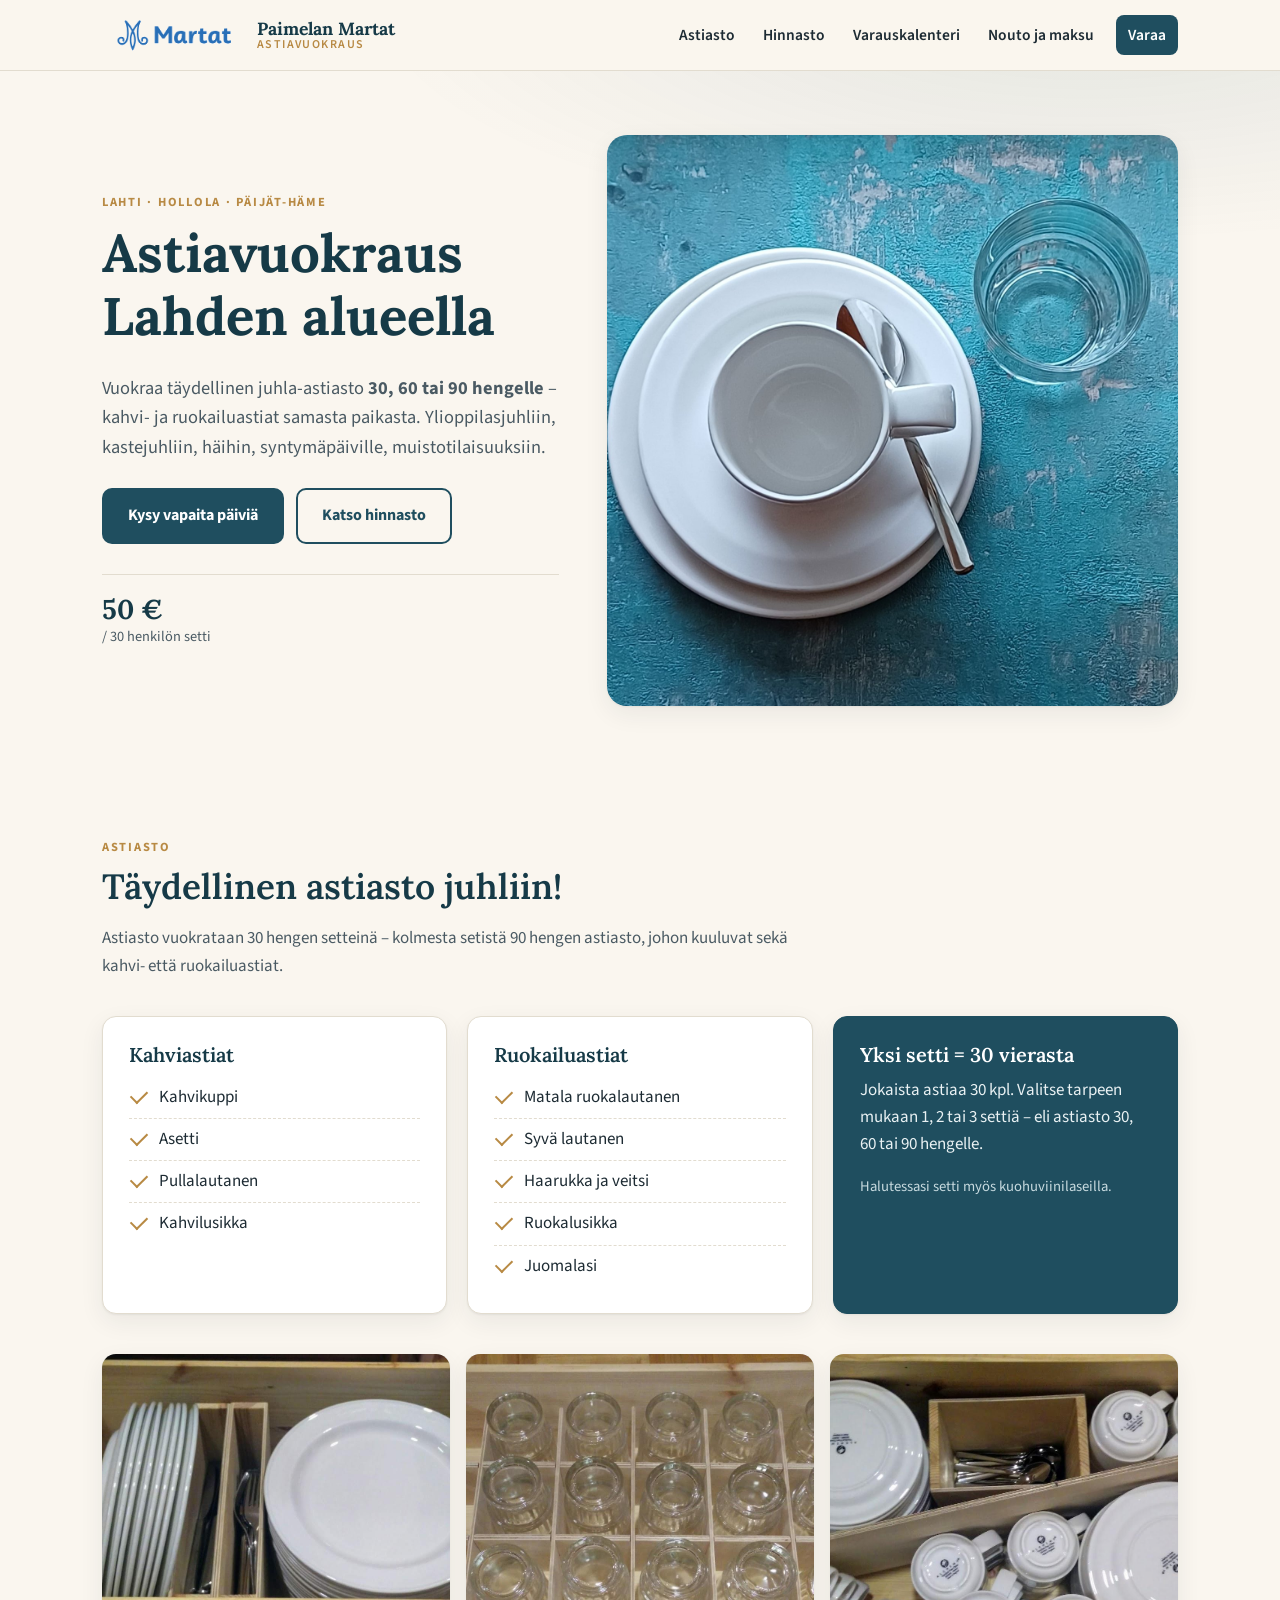
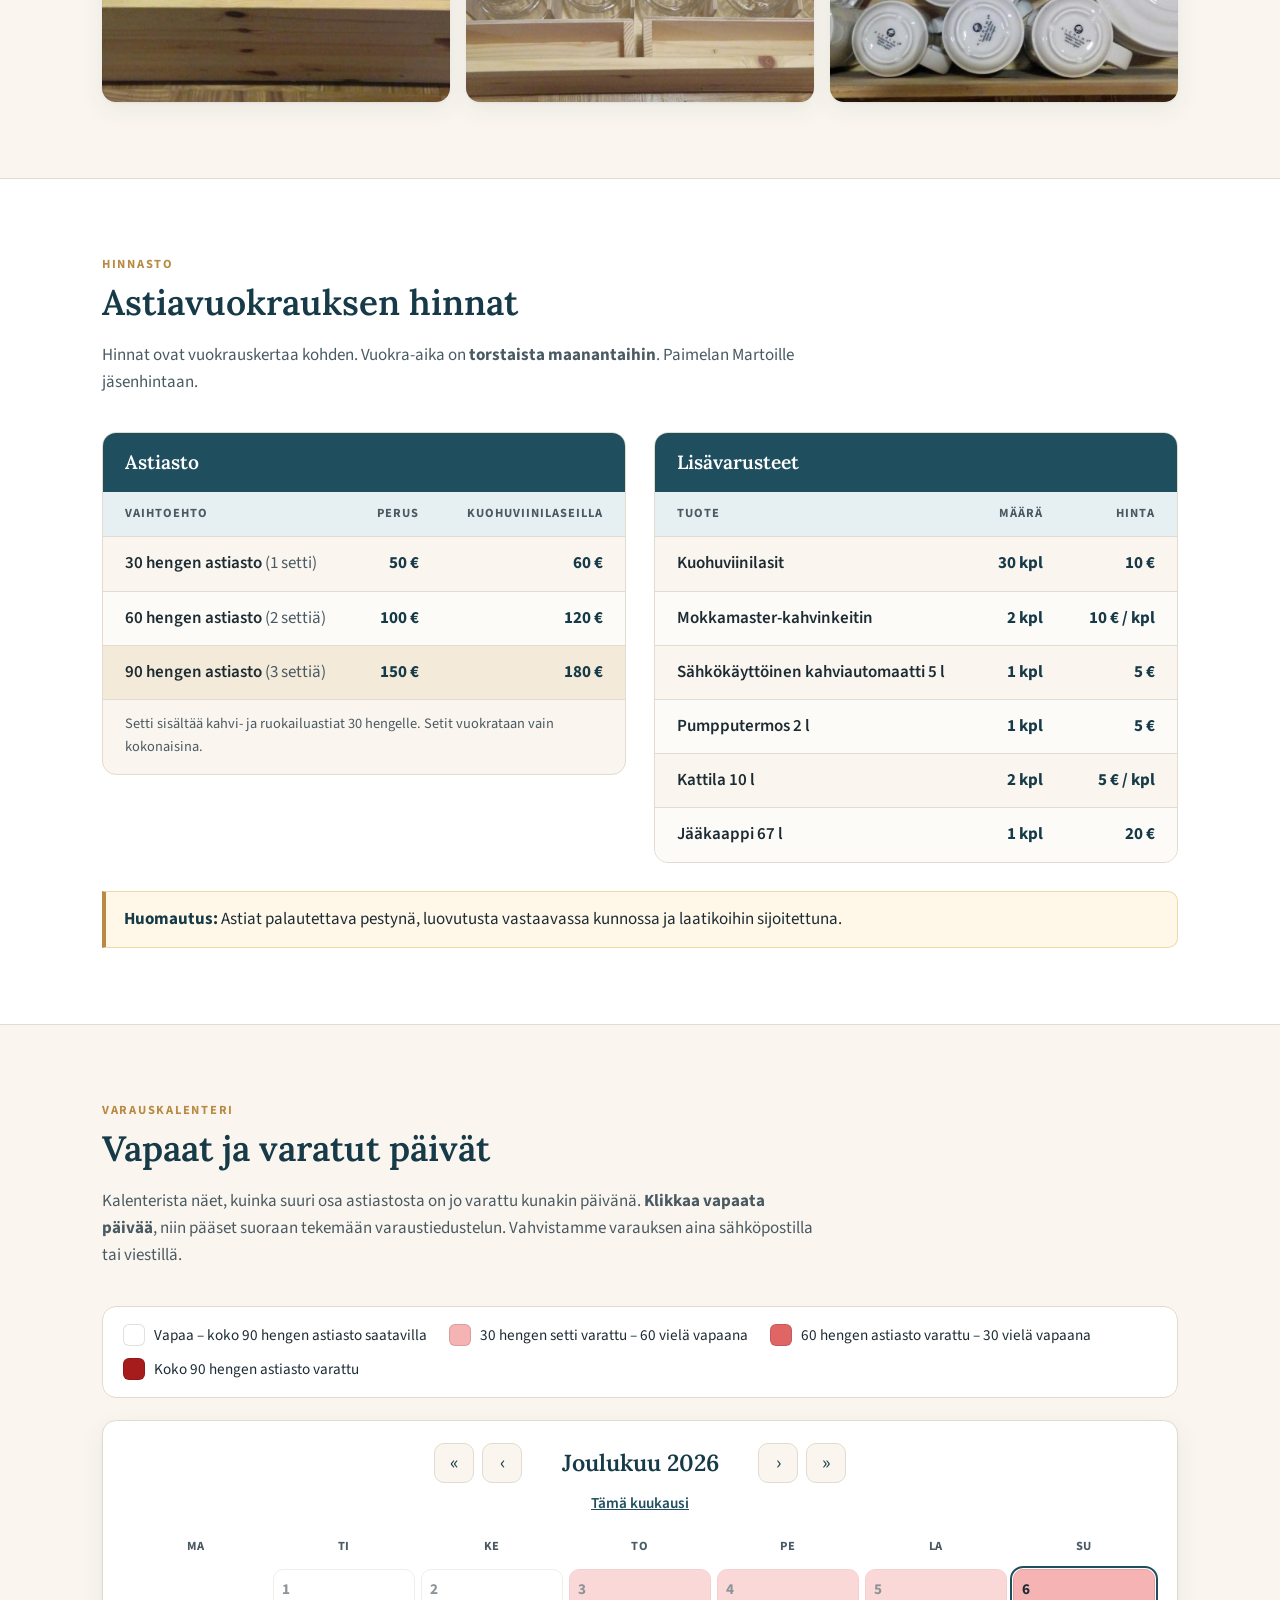
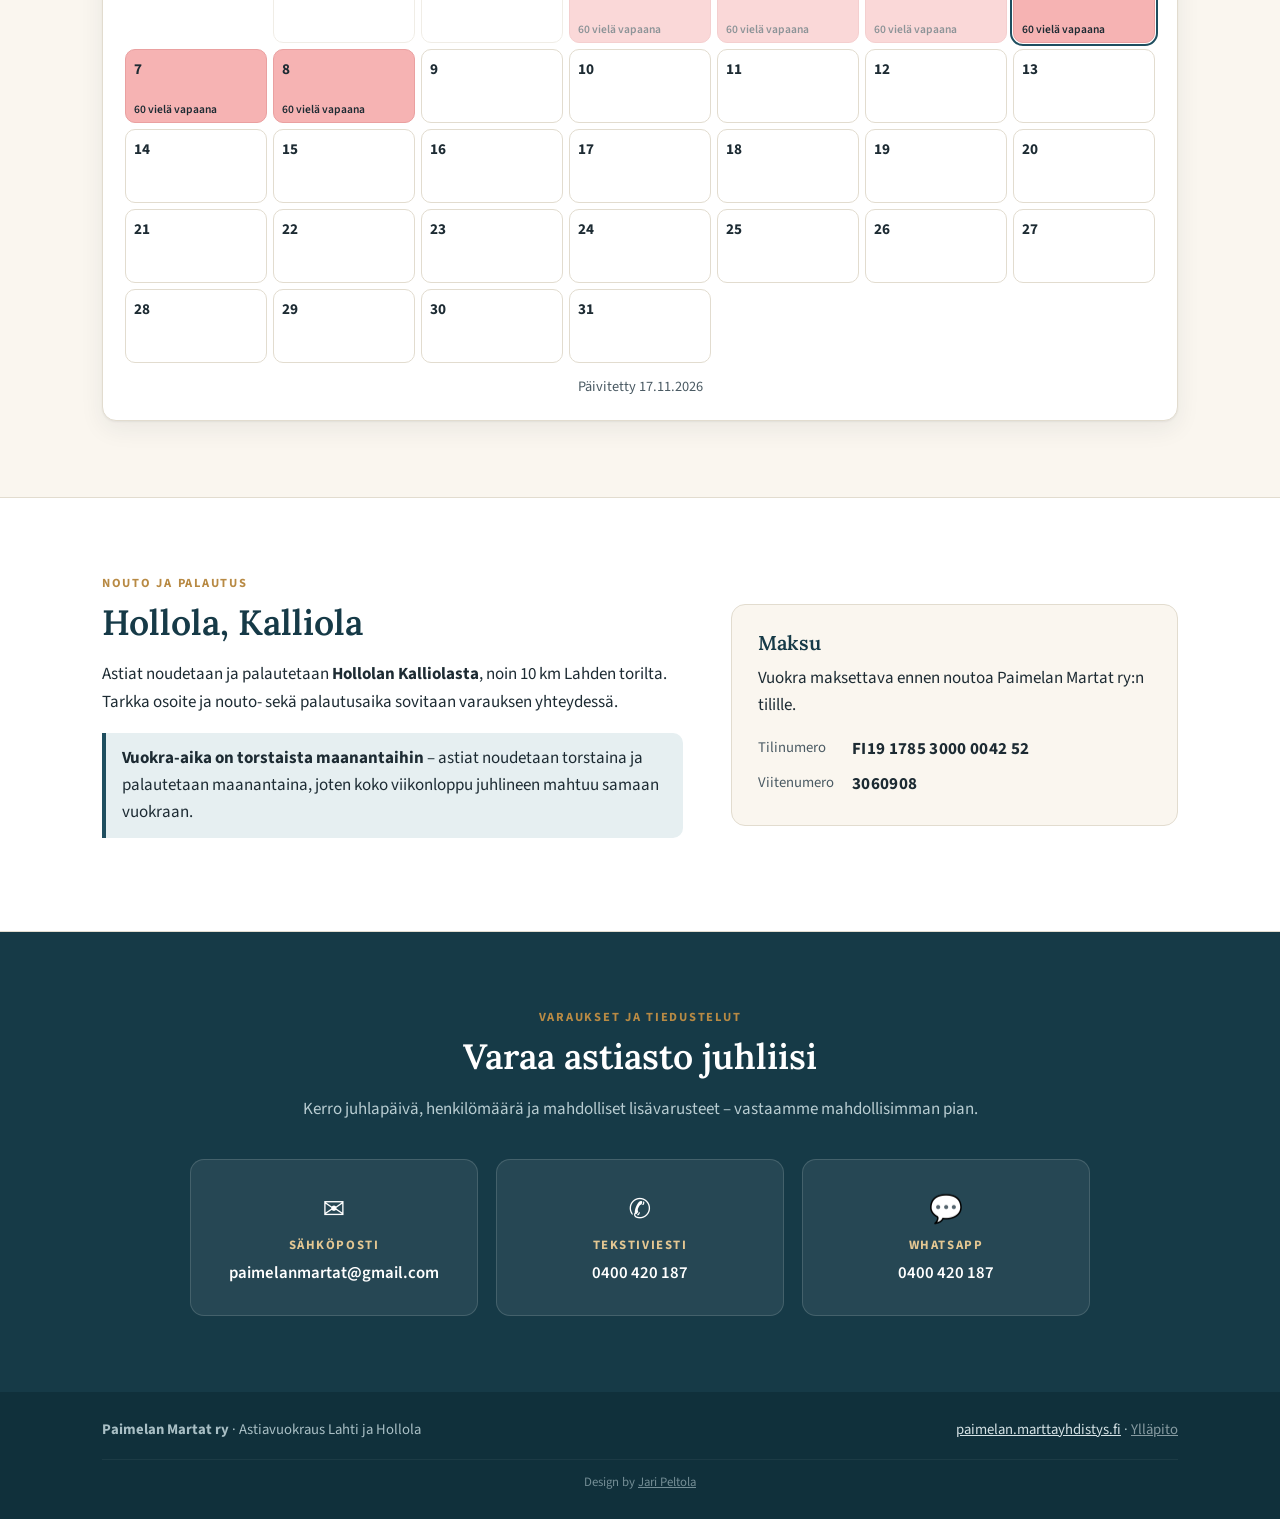
==== index.html @ 704b2d7c "Astiasto-tekstin muotoilu Co-Authored-By: Claude Opus 5.5 <noreply@anthropic.com> Claude-Session: ht" ====
<!DOCTYPE html>
<html lang="fi">
<head>
  <meta charset="utf-8">
  <meta name="viewport" content="width=device-width, initial-scale=1">
  <title>Astiavuokraus Lahti ja Hollola – astiaston vuokraus 30–90 hengelle | Paimelan Martat</title>
  <meta name="description" content="Astiavuokraus Lahden alueella: vuokraa täydellinen astiasto juhliin 30, 60 tai 90 hengelle. Kahvi- ja ruokailuastiat 50 € / 30 hengen setti. Nouto Hollolasta, 10 km Lahden torilta. Paimelan Martat ry.">
  <meta name="keywords" content="astiavuokraus, astioiden vuokraus, astiaston vuokraus, astiastovuokraus, astiasto vuokralle, astiat vuokralle, astiavuokraus Lahti, astiavuokraus Hollola, juhla-astiat, kahviastiat vuokraus, Paimelan Martat">
  <link rel="canonical" href="https://astiavuokrauslahti.com/">
  <meta name="robots" content="index, follow">

  <meta property="og:type" content="website">
  <meta property="og:locale" content="fi_FI">
  <meta property="og:title" content="Astiavuokraus Lahden alueella – Paimelan Martat">
  <meta property="og:description" content="Täydellinen astiasto juhliin 30, 60 tai 90 hengelle. Nouto Hollolasta, 10 km Lahden torilta.">
  <meta property="og:image" content="https://astiavuokrauslahti.com/images/astiat1.jpg">
  <meta property="og:url" content="https://astiavuokrauslahti.com/">

  <link rel="preconnect" href="https://fonts.googleapis.com">
  <link rel="preconnect" href="https://fonts.gstatic.com" crossorigin>
  <link href="https://fonts.googleapis.com/css2?family=Lora:wght@500;600;700&family=Source+Sans+3:wght@400;600;700&display=swap" rel="stylesheet">
  <link rel="stylesheet" href="css/style.css?v=20261109c">
  <link rel="icon" href="data:image/svg+xml,%3Csvg xmlns='http://www.w3.org/2000/svg' viewBox='0 0 64 64'%3E%3Ccircle cx='32' cy='32' r='28' fill='%231f4e5f'/%3E%3Ccircle cx='32' cy='32' r='17' fill='none' stroke='%23faf6ef' stroke-width='4'/%3E%3C/svg%3E">

  <script type="application/ld+json">
  {
    "@context": "https://schema.org",
    "@type": "LocalBusiness",
    "name": "Paimelan Martat ry – Astiavuokraus",
    "description": "Astiaston vuokraus juhliin 30, 60 tai 90 hengelle Lahden ja Hollolan alueella.",
    "url": "https://astiavuokrauslahti.com/",
    "email": "paimelanmartat@gmail.com",
    "telephone": "+358400420187",
    "image": "https://astiavuokrauslahti.com/images/astiat1.jpg",
    "priceRange": "5–60 €",
    "address": {
      "@type": "PostalAddress",
      "addressLocality": "Hollola",
      "addressRegion": "Päijät-Häme",
      "addressCountry": "FI"
    },
    "areaServed": ["Lahti", "Hollola", "Nastola", "Orimattila", "Heinola", "Asikkala", "Kärkölä", "Päijät-Häme"],
    "makesOffer": [
      {"@type": "Offer", "name": "Astiasto 30 hengelle", "price": "50", "priceCurrency": "EUR"},
      {"@type": "Offer", "name": "Astiasto 30 hengelle kuohuviinilaseilla", "price": "60", "priceCurrency": "EUR"}
    ]
  }
  </script>
</head>
<body>

<header class="site-header">
  <div class="wrap header-inner">
    <a href="#" class="brand" aria-label="Paimelan Martat – etusivu">
      <img src="images/martat-logo.png" alt="Martat-logo" height="44">
      <span class="brand-text">Paimelan Martat<small>Astiavuokraus</small></span>
    </a>
    <button class="nav-toggle" aria-label="Valikko" aria-expanded="false" onclick="document.body.classList.toggle('nav-open');this.setAttribute('aria-expanded',document.body.classList.contains('nav-open'))">
      <span></span><span></span><span></span>
    </button>
    <nav class="site-nav" aria-label="Päävalikko">
      <a href="#astiasto">Astiasto</a>
      <a href="#hinnasto">Hinnasto</a>
      <a href="#kalenteri">Varauskalenteri</a>
      <a href="#nouto">Nouto ja maksu</a>
      <a href="#yhteystiedot" class="nav-cta">Varaa</a>
    </nav>
  </div>
</header>

<main>

  <section class="hero">
    <div class="wrap hero-inner">
      <div class="hero-text">
        <p class="eyebrow">Lahti · Hollola · Päijät-Häme</p>
        <h1>Astiavuokraus Lahden alueella</h1>
        <p class="lead">Vuokraa täydellinen juhla-astiasto <strong>30, 60 tai 90 hengelle</strong> – kahvi- ja ruokailuastiat samasta paikasta. Ylioppilasjuhliin, kastejuhliin, häihin, syntymäpäiville, muistotilaisuuksiin.</p>
        <div class="hero-actions">
          <a href="#yhteystiedot" class="btn btn-primary">Kysy vapaita päiviä</a>
          <a href="#hinnasto" class="btn btn-ghost">Katso hinnasto</a>
        </div>
        <ul class="hero-facts">
          <li><strong>50 €</strong><span>/ 30 henkilön setti</span></li>
        </ul>
      </div>
      <figure class="hero-figure">
        <img src="images/paakuva.jpg" alt="Vuokrattava juhla-astiasto: kahvikuppi, asetti, lautaset, kahvilusikka ja juomalasi – astiavuokraus Lahti ja Hollola" loading="eager">
      </figure>
    </div>
  </section>

  <section id="astiasto" class="section">
    <div class="wrap">
      <header class="section-head">
        <p class="eyebrow">Astiasto</p>
        <h2>Täydellinen astiasto juhliin!</h2>
        <p>Astiasto vuokrataan 30 hengen setteinä – kolmesta setistä 90 hengen astiasto, johon kuuluvat sekä kahvi- että ruokailuastiat.</p>
      </header>

      <div class="contents-grid">
        <div class="card">
          <h3>Kahviastiat</h3>
          <ul class="checklist">
            <li>Kahvikuppi</li>
            <li>Asetti</li>
            <li>Pullalautanen</li>
            <li>Kahvilusikka</li>
          </ul>
        </div>
        <div class="card">
          <h3>Ruokailuastiat</h3>
          <ul class="checklist">
            <li>Matala ruokalautanen</li>
            <li>Syvä lautanen</li>
            <li>Haarukka ja veitsi</li>
            <li>Ruokalusikka</li>
            <li>Juomalasi</li>
          </ul>
        </div>
        <div class="card card-accent">
          <h3>Yksi setti = 30 vierasta</h3>
          <p>Jokaista astiaa 30 kpl. Valitse tarpeen mukaan 1, 2 tai 3 settiä – eli astiasto 30, 60 tai 90 hengelle.</p>
          <p class="small">Halutessasi setti myös kuohuviinilaseilla.</p>
        </div>
      </div>

      <div class="gallery">
        <figure><img src="images/astiat1.jpg" alt="Vuokrattavat kahvi- ja ruokailuastiat" loading="lazy"></figure>
        <figure><img src="images/astiat2.jpg" alt="Juhla-astiasto 30 hengelle" loading="lazy"></figure>
        <figure><img src="images/astiat3.jpg" alt="Astiaston vuokraus Hollola – lasit ja aterimet" loading="lazy"></figure>
      </div>
    </div>
  </section>

  <section id="hinnasto" class="section section-tint">
    <div class="wrap">
      <header class="section-head">
        <p class="eyebrow">Hinnasto</p>
        <h2>Astiavuokrauksen hinnat</h2>
        <p>Hinnat ovat vuokrauskertaa kohden. Vuokra-aika on <strong>torstaista maanantaihin</strong>. Paimelan Martoille jäsenhintaan.</p>
      </header>

      <div class="price-tables">
        <div class="table-card">
          <h3>Astiasto</h3>
          <table class="price-table">
            <thead>
              <tr><th scope="col">Vaihtoehto</th><th scope="col" class="num">Perus</th><th scope="col" class="num">Kuohuviini&shy;laseilla</th></tr>
            </thead>
            <tbody>
              <tr><th scope="row">30 hengen astiasto <span class="muted">(1 setti)</span></th><td class="num">50 €</td><td class="num">60 €</td></tr>
              <tr><th scope="row">60 hengen astiasto <span class="muted">(2 settiä)</span></th><td class="num">100 €</td><td class="num">120 €</td></tr>
              <tr class="highlight"><th scope="row">90 hengen astiasto <span class="muted">(3 settiä)</span></th><td class="num">150 €</td><td class="num">180 €</td></tr>
            </tbody>
          </table>
          <p class="table-note">Setti sisältää kahvi- ja ruokailuastiat 30 hengelle. Setit vuokrataan vain kokonaisina.</p>
        </div>

        <div class="table-card">
          <h3>Lisävarusteet</h3>
          <table class="price-table">
            <thead>
              <tr><th scope="col">Tuote</th><th scope="col" class="num">Määrä</th><th scope="col" class="num">Hinta</th></tr>
            </thead>
            <tbody>
              <tr><th scope="row">Kuohuviinilasit</th><td class="num">30 kpl</td><td class="num">10 €</td></tr>
              <tr><th scope="row">Mokkamaster-kahvinkeitin</th><td class="num">2 kpl</td><td class="num">10 € / kpl</td></tr>
              <tr><th scope="row">Sähkökäyttöinen kahviautomaatti 5 l</th><td class="num">1 kpl</td><td class="num">5 €</td></tr>
              <tr><th scope="row">Pumpputermos 2 l</th><td class="num">1 kpl</td><td class="num">5 €</td></tr>
              <tr><th scope="row">Kattila 10 l</th><td class="num">2 kpl</td><td class="num">5 € / kpl</td></tr>
              <tr><th scope="row">Jääkaappi 67 l</th><td class="num">1 kpl</td><td class="num">20 €</td></tr>
            </tbody>
          </table>
        </div>
      </div>
      <p class="price-notice"><strong>Huomautus:</strong> Astiat palautettava pestynä, luovutusta vastaavassa kunnossa ja laatikoihin sijoitettuna.</p>
    </div>
  </section>

  <section id="kalenteri" class="section">
    <div class="wrap">
      <header class="section-head">
        <p class="eyebrow">Varauskalenteri</p>
        <h2>Vapaat ja varatut päivät</h2>
        <p>Kalenterista näet, kuinka suuri osa astiastosta on jo varattu kunakin päivänä. <strong>Klikkaa vapaata päivää</strong>, niin pääset suoraan tekemään varaustiedustelun. Vahvistamme varauksen aina sähköpostilla tai viestillä.</p>
      </header>

      <div class="legend" aria-label="Värien selitykset">
        <span class="legend-item"><i class="sw sw-free"></i>Vapaa – koko 90 hengen astiasto saatavilla</span>
        <span class="legend-item"><i class="sw sw-30"></i>30 hengen setti varattu – 60 vielä vapaana</span>
        <span class="legend-item"><i class="sw sw-60"></i>60 hengen astiasto varattu – 30 vielä vapaana</span>
        <span class="legend-item"><i class="sw sw-90"></i>Koko 90 hengen astiasto varattu</span>
      </div>

      <div class="calendar" id="calendar">
        <div class="cal-toolbar">
          <button type="button" class="cal-nav" data-step="-12" aria-label="Edellinen vuosi">«</button>
          <button type="button" class="cal-nav" data-step="-1" aria-label="Edellinen kuukausi">‹</button>
          <h3 class="cal-title" aria-live="polite"></h3>
          <button type="button" class="cal-nav" data-step="1" aria-label="Seuraava kuukausi">›</button>
          <button type="button" class="cal-nav" data-step="12" aria-label="Seuraava vuosi">»</button>
        </div>
        <button type="button" class="cal-today">Tämä kuukausi</button>
        <div class="cal-grid" role="grid"></div>
        <p class="cal-status muted"></p>
      </div>
      <div class="cal-tooltip" id="cal-tooltip" role="tooltip" hidden></div>
    </div>
  </section>

  <section id="nouto" class="section section-tint">
    <div class="wrap two-col">
      <div>
        <p class="eyebrow">Nouto ja palautus</p>
        <h2>Hollola, Kalliola</h2>
        <p>Astiat noudetaan ja palautetaan <strong>Hollolan Kalliolasta</strong>, noin 10 km Lahden torilta. Tarkka osoite ja nouto- sekä palautusaika sovitaan varauksen yhteydessä.</p>
        <p class="rent-period"><strong>Vuokra-aika on torstaista maanantaihin</strong> – astiat noudetaan torstaina ja palautetaan maanantaina, joten koko viikonloppu juhlineen mahtuu samaan vuokraan.</p>
      </div>
      <div class="card">
        <h3>Maksu</h3>
        <p>Vuokra maksettava ennen noutoa Paimelan Martat ry:n tilille.</p>
        <dl class="pay">
          <dt>Tilinumero</dt><dd>FI19 1785 3000 0042 52</dd>
          <dt>Viitenumero</dt><dd>3060908</dd>
        </dl>
      </div>
    </div>
  </section>


  <section id="yhteystiedot" class="section contact">
    <div class="wrap">
      <header class="section-head center">
        <p class="eyebrow">Varaukset ja tiedustelut</p>
        <h2>Varaa astiasto juhliisi</h2>
        <p>Kerro juhlapäivä, henkilömäärä ja mahdolliset lisävarusteet – vastaamme mahdollisimman pian.</p>
      </header>
      <p id="valittu-paiva" class="selected-day" hidden></p>
      <div class="contact-grid">
        <a class="contact-card" id="c-mail" href="mailto:paimelanmartat@gmail.com?subject=Astiavuokraus%20-%20varaustiedustelu">
          <span class="contact-icon" aria-hidden="true">✉</span>
          <span class="contact-label">Sähköposti</span>
          <span class="contact-value">paimelanmartat@gmail.com</span>
        </a>
        <a class="contact-card" id="c-sms" href="sms:+358400420187">
          <span class="contact-icon" aria-hidden="true">✆</span>
          <span class="contact-label">Tekstiviesti</span>
          <span class="contact-value">0400 420 187</span>
        </a>
        <a class="contact-card" id="c-wa" href="https://wa.me/358400420187" rel="noopener">
          <span class="contact-icon" aria-hidden="true">💬</span>
          <span class="contact-label">WhatsApp</span>
          <span class="contact-value">0400 420 187</span>
        </a>
      </div>
    </div>
  </section>

</main>

<footer class="site-footer">
  <div class="wrap footer-inner">
    <p><strong>Paimelan Martat ry</strong> · Astiavuokraus Lahti ja Hollola</p>
    <p><a href="https://paimelan.marttayhdistys.fi/" rel="noopener">paimelan.marttayhdistys.fi</a> · <a href="admin.html" class="admin-link" rel="nofollow">Ylläpito</a></p>
    <p class="credit">Design by <a href="https://jaripeltola.github.io/" rel="noopener">Jari Peltola</a></p>
  </div>
</footer>

<script src="js/kalenteri.js?v=20261109"></script>
</body>
</html>
---- css/style.css ----
[hidden] { display: none !important; }
:root {
  --ink: #1d2b33;
  --ink-soft: #4a5a63;
  --brand: #1f4e5f;
  --brand-dark: #163a47;
  --brand-light: #e6eff1;
  --cream: #faf6ef;
  --paper: #ffffff;
  --line: #e2dccf;
  --gold: #b88a44;
  --red-30: #f6b3b3;
  --red-60: #e06666;
  --red-90: #a61b1b;
  --free: #ffffff;
  --radius: 14px;
  --shadow: 0 1px 2px rgba(29,43,51,.06), 0 8px 24px rgba(29,43,51,.07);
  --serif: "Lora", Georgia, "Times New Roman", serif;
  --sans: "Source Sans 3", system-ui, -apple-system, "Segoe UI", Roboto, sans-serif;
}

* { box-sizing: border-box; }
html { scroll-behavior: smooth; scroll-padding-top: 80px; }
body {
  margin: 0;
  font-family: var(--sans);
  font-size: 17px;
  line-height: 1.6;
  color: var(--ink);
  background: var(--cream);
  -webkit-font-smoothing: antialiased;
}
img { max-width: 100%; display: block; }
a { color: var(--brand); }
h1, h2, h3 { font-family: var(--serif); line-height: 1.2; color: var(--brand-dark); margin: 0 0 .5em; }
h1 { font-size: clamp(2.1rem, 4.5vw, 3.3rem); font-weight: 700; }
h2 { font-size: clamp(1.6rem, 3vw, 2.2rem); font-weight: 600; }
h3 { font-size: 1.25rem; font-weight: 600; }
p { margin: 0 0 1em; }
.wrap { max-width: 1120px; margin: 0 auto; padding: 0 22px; }
.narrow { max-width: 780px; }
.muted { color: var(--ink-soft); font-weight: 400; }
.small { font-size: .92rem; color: var(--ink-soft); }
.eyebrow {
  text-transform: uppercase; letter-spacing: .14em; font-size: .78rem;
  font-weight: 700; color: var(--gold); margin-bottom: .6em;
}

/* Header */
.site-header {
  position: sticky; top: 0; z-index: 50;
  background: rgba(250,246,239,.94);
  backdrop-filter: saturate(1.4) blur(8px);
  border-bottom: 1px solid var(--line);
}
.header-inner { display: flex; align-items: center; justify-content: space-between; min-height: 70px; gap: 16px; }
.brand { display: flex; align-items: center; gap: 12px; text-decoration: none; color: var(--brand-dark); }
.brand img { height: 44px; width: auto; }
.brand-text { font-family: var(--serif); font-weight: 700; font-size: 1.1rem; line-height: 1.1; display: flex; flex-direction: column; }
.brand-text small { font-family: var(--sans); font-weight: 600; font-size: .75rem; letter-spacing: .12em; text-transform: uppercase; color: var(--gold); }
.site-nav { display: flex; align-items: center; gap: 4px; }
.site-nav a { text-decoration: none; color: var(--ink); font-weight: 600; padding: 8px 12px; border-radius: 8px; font-size: .97rem; }
.site-nav a:hover { background: var(--brand-light); }
.site-nav .nav-cta { background: var(--brand); color: #fff; margin-left: 6px; }
.site-nav .nav-cta:hover { background: var(--brand-dark); }
.nav-toggle { display: none; background: none; border: 0; padding: 10px; cursor: pointer; }
.nav-toggle span { display: block; width: 24px; height: 2px; background: var(--ink); margin: 5px 0; border-radius: 2px; }

/* Buttons */
.btn { display: inline-block; text-decoration: none; font-weight: 700; padding: 13px 24px; border-radius: 10px; border: 2px solid transparent; transition: .15s; font-size: 1rem; cursor: pointer; font-family: inherit; }
.btn-primary { background: var(--brand); color: #fff; }
.btn-primary:hover { background: var(--brand-dark); }
.btn-ghost { border-color: var(--brand); color: var(--brand); background: transparent; }
.btn-ghost:hover { background: var(--brand-light); }

/* Hero */
.hero { padding: 64px 0 56px; background:
  radial-gradient(1200px 400px at 85% -10%, rgba(31,78,95,.10), transparent 60%), var(--cream); }
.hero-inner { display: grid; grid-template-columns: 1fr 1.25fr; gap: 48px; align-items: center; }
.lead { font-size: 1.15rem; color: var(--ink-soft); max-width: 36em; }
.hero-actions { display: flex; flex-wrap: wrap; gap: 12px; margin: 26px 0 30px; }
.hero-facts { list-style: none; padding: 0; margin: 0; display: flex; gap: 32px; flex-wrap: wrap; border-top: 1px solid var(--line); padding-top: 20px; }
.hero-facts li { display: flex; flex-direction: column; }
.hero-facts strong { font-family: var(--serif); font-size: 1.7rem; color: var(--brand-dark); line-height: 1.1; }
.hero-facts span { font-size: .9rem; color: var(--ink-soft); }
.hero-figure { margin: 0; border-radius: 20px; overflow: hidden; box-shadow: var(--shadow); aspect-ratio: 1/1; background: var(--brand-light); }
.hero-figure img { width: 100%; height: 100%; object-fit: cover; }

/* Sections */
.section { padding: 76px 0; }
.section-tint { background: var(--paper); border-top: 1px solid var(--line); border-bottom: 1px solid var(--line); }
.section-head { max-width: 720px; margin-bottom: 36px; }
.section-head.center { text-align: center; margin-left: auto; margin-right: auto; }
.section-head p:last-child { color: var(--ink-soft); }

.card { background: var(--paper); border: 1px solid var(--line); border-radius: var(--radius); padding: 26px; box-shadow: var(--shadow); }
.section-tint .card { background: var(--cream); box-shadow: none; }
.card-accent { background: var(--brand); color: #e9f1f3; border-color: var(--brand); }
.card-accent h3 { color: #fff; }
.card-accent .small { color: #c7dadf; }
.contents-grid { display: grid; grid-template-columns: repeat(3, 1fr); gap: 20px; margin-bottom: 40px; }
.checklist { list-style: none; padding: 0; margin: 0; }
.checklist li { padding: 7px 0 7px 30px; position: relative; border-bottom: 1px dashed var(--line); }
.checklist li:last-child { border-bottom: 0; }
.checklist li::before { content: ""; position: absolute; left: 2px; top: 13px; width: 14px; height: 8px; border-left: 2.5px solid var(--gold); border-bottom: 2.5px solid var(--gold); transform: rotate(-45deg); }

.gallery { display: grid; grid-template-columns: repeat(3, 1fr); gap: 16px; }
.gallery figure { margin: 0; border-radius: var(--radius); overflow: hidden; aspect-ratio: 1/1; background: var(--brand-light); box-shadow: var(--shadow); }
.gallery img { width: 100%; height: 100%; object-fit: cover; transition: transform .4s; }
.gallery figure:hover img { transform: scale(1.04); }

/* Price tables */
.price-tables { display: grid; grid-template-columns: 1fr 1fr; gap: 28px; align-items: start; }
.table-card { background: var(--cream); border: 1px solid var(--line); border-radius: var(--radius); overflow: hidden; }
.table-card h3 { margin: 0; padding: 18px 22px; background: var(--brand); color: #fff; font-size: 1.2rem; }
.price-table { width: 100%; border-collapse: collapse; font-variant-numeric: tabular-nums; }
.price-table thead th { text-align: left; font-family: var(--sans); font-size: .78rem; text-transform: uppercase; letter-spacing: .08em; color: var(--ink-soft); padding: 12px 22px; background: var(--brand-light); border-bottom: 1px solid var(--line); }
.price-table tbody th, .price-table td { padding: 13px 22px; border-bottom: 1px solid var(--line); text-align: left; font-weight: 400; }
.price-table tbody th { font-weight: 600; }
.price-table tbody tr:last-child th, .price-table tbody tr:last-child td { border-bottom: 0; }
.price-table tbody tr:nth-child(even) { background: rgba(255,255,255,.6); }
.price-table .num { text-align: right; white-space: nowrap; }
.price-table td.num { font-weight: 700; color: var(--brand-dark); }
.price-table tr.highlight { background: #f3ead9 !important; }
.table-note { font-size: .9rem; color: var(--ink-soft); padding: 12px 22px 16px; margin: 0; border-top: 1px solid var(--line); }

/* Calendar */
.legend { display: flex; flex-wrap: wrap; gap: 10px 22px; margin-bottom: 22px; padding: 16px 20px; background: var(--paper); border: 1px solid var(--line); border-radius: var(--radius); }
.legend-item { display: inline-flex; align-items: center; gap: 9px; font-size: .95rem; }
.sw { display: inline-block; width: 22px; height: 22px; border-radius: 6px; border: 1px solid rgba(0,0,0,.12); flex: none; }
.sw-free { background: var(--free); }
.sw-30 { background: var(--red-30); }
.sw-60 { background: var(--red-60); }
.sw-90 { background: var(--red-90); }

.calendar { background: var(--paper); border: 1px solid var(--line); border-radius: var(--radius); padding: 22px; box-shadow: var(--shadow); position: relative; }
.cal-toolbar { display: flex; align-items: center; justify-content: center; gap: 8px; margin-bottom: 8px; }
.cal-title { margin: 0; min-width: 220px; text-align: center; font-size: 1.45rem; text-transform: capitalize; }
.cal-nav { width: 40px; height: 40px; border-radius: 10px; border: 1px solid var(--line); background: var(--cream); font-size: 1.25rem; cursor: pointer; color: var(--brand-dark); font-family: inherit; }
.cal-nav:hover { background: var(--brand-light); }
.cal-today { display: block; margin: 0 auto 16px; background: none; border: 0; color: var(--brand); font-weight: 600; cursor: pointer; text-decoration: underline; font-family: inherit; font-size: .95rem; }
.cal-grid { display: grid; grid-template-columns: repeat(7, 1fr); gap: 6px; }
.cal-dow { text-align: center; font-size: .78rem; font-weight: 700; text-transform: uppercase; letter-spacing: .08em; color: var(--ink-soft); padding: 6px 0; }
.cal-day { min-height: 74px; border-radius: 10px; border: 1px solid var(--line); background: var(--free); padding: 6px 8px; position: relative; font-variant-numeric: tabular-nums; }
.cal-day .d { font-weight: 700; font-size: .95rem; }
.cal-day .lbl { position: absolute; left: 8px; right: 8px; bottom: 6px; font-size: .72rem; font-weight: 600; line-height: 1.15; }
.cal-day.empty { background: transparent; border-color: transparent; }
.cal-day.past { opacity: .5; }
.cal-day.today { outline: 2px solid var(--brand); outline-offset: 1px; }
.cal-day.b30 { background: var(--red-30); border-color: #eaa0a0; }
.cal-day.b60 { background: var(--red-60); border-color: #cc5555; color: #fff; }
.cal-day.b90 { background: var(--red-90); border-color: #8a1515; color: #fff; }
.cal-day.booked { cursor: help; }
.cal-day.booked:focus { outline: 2px solid var(--ink); outline-offset: 1px; }
.cal-status { text-align: center; margin: 12px 0 0; font-size: .9rem; min-height: 1.2em; }
.cal-tooltip { position: fixed; z-index: 100; max-width: 300px; background: var(--ink); color: #fff; padding: 10px 14px; border-radius: 10px; font-size: .9rem; line-height: 1.4; box-shadow: 0 8px 24px rgba(0,0,0,.25); pointer-events: none; }
.cal-tooltip strong { display: block; margin-bottom: 2px; }
.cal-tooltip .tt-item + .tt-item { margin-top: 8px; padding-top: 8px; border-top: 1px solid rgba(255,255,255,.2); }

/* Nouto */
.two-col { display: grid; grid-template-columns: 1.3fr 1fr; gap: 48px; align-items: center; }
.pay { display: grid; grid-template-columns: auto 1fr; gap: 8px 18px; margin: 14px 0 0; }
.pay dt { color: var(--ink-soft); font-size: .92rem; }
.pay dd { margin: 0; font-weight: 700; font-variant-numeric: tabular-nums; letter-spacing: .02em; }

/* FAQ */
details { background: var(--paper); border: 1px solid var(--line); border-radius: 12px; margin-bottom: 10px; padding: 0 20px; }
summary { cursor: pointer; padding: 16px 0; font-weight: 600; font-size: 1.05rem; list-style: none; position: relative; padding-right: 30px; }
summary::-webkit-details-marker { display: none; }
summary::after { content: "+"; position: absolute; right: 0; top: 12px; font-size: 1.5rem; color: var(--gold); }
details[open] summary::after { content: "–"; }
details p { color: var(--ink-soft); }

/* Contact */
.contact { background: var(--brand-dark); color: #dde8eb; }
.contact h2 { color: #fff; }
.contact .section-head p:last-child { color: #b9cdd2; }
.contact-grid { display: grid; grid-template-columns: repeat(3, 1fr); gap: 18px; max-width: 900px; margin: 0 auto; }
.contact-card { display: flex; flex-direction: column; align-items: center; text-align: center; gap: 4px; padding: 28px 18px; border-radius: var(--radius); background: rgba(255,255,255,.07); border: 1px solid rgba(255,255,255,.14); color: #fff; text-decoration: none; transition: .15s; }
.contact-card:hover { background: rgba(255,255,255,.13); transform: translateY(-2px); }
.contact-icon { font-size: 1.7rem; }
.contact-label { font-size: .8rem; text-transform: uppercase; letter-spacing: .12em; color: #e4c792; font-weight: 700; }
.contact-value { font-weight: 600; font-size: 1.05rem; word-break: break-word; }

/* Footer */
.site-footer { background: #10303b; color: #a9bfc5; padding: 26px 0; font-size: .92rem; }
.site-footer a { color: #d6e3e6; }
.footer-inner { display: flex; justify-content: space-between; flex-wrap: wrap; gap: 8px; }
.footer-inner p { margin: 0; }
.admin-link { opacity: .6; }

/* Responsive */
@media (max-width: 900px) {
  .hero-inner, .two-col, .price-tables { grid-template-columns: 1fr; }
  .hero-figure { order: -1; width: 100%; max-width: 560px; margin: 0 auto; }
  .contents-grid { grid-template-columns: 1fr 1fr; }
  .contents-grid .card-accent { grid-column: 1 / -1; }
}
@media (max-width: 760px) {
  .nav-toggle { display: block; }
  .site-nav { display: none; position: absolute; left: 0; right: 0; top: 70px; background: var(--cream); flex-direction: column; align-items: stretch; padding: 10px 16px 18px; border-bottom: 1px solid var(--line); }
  .nav-open .site-nav { display: flex; }
  .site-nav .nav-cta { margin: 6px 0 0; text-align: center; }
  .section { padding: 56px 0; }
  .contents-grid, .gallery, .contact-grid { grid-template-columns: 1fr; }
  .gallery figure { aspect-ratio: 4/3; }
  .cal-day { min-height: 52px; padding: 4px 5px; }
  .cal-day .lbl { display: none; }
  .cal-grid { gap: 3px; }
  .calendar { padding: 14px 10px; }
  .cal-title { min-width: 0; font-size: 1.15rem; }
  .price-table tbody th, .price-table td, .price-table thead th { padding-left: 14px; padding-right: 14px; }
}
.rent-period { background: var(--brand-light); border-left: 4px solid var(--brand); padding: 12px 16px; border-radius: 0 10px 10px 0; }
.cal-day.clickable { cursor: pointer; transition: transform .12s, box-shadow .12s; }
.cal-day.clickable:hover, .cal-day.clickable:focus-visible { transform: translateY(-2px); box-shadow: 0 4px 12px rgba(29,43,51,.15); outline: 2px solid var(--brand); outline-offset: 1px; }
.selected-day { max-width: 900px; margin: -10px auto 22px; text-align: center; background: rgba(255,255,255,.1); border: 1px solid rgba(255,255,255,.25); border-radius: 10px; padding: 12px 16px; color: #fff; }
.selected-day strong { color: #e4c792; }
.price-notice { margin: 28px 0 0; background: #fff8e8; border: 1px solid #ecd9a8; border-left: 4px solid var(--gold); border-radius: 0 10px 10px 0; padding: 14px 18px; }
.price-notice strong { color: var(--brand-dark); }
.footer-inner .credit { flex-basis: 100%; text-align: center; font-size: .8rem; opacity: .65; margin-top: 10px; padding-top: 12px; border-top: 1px solid rgba(255,255,255,.08); }
.footer-inner .credit a { color: inherit; }
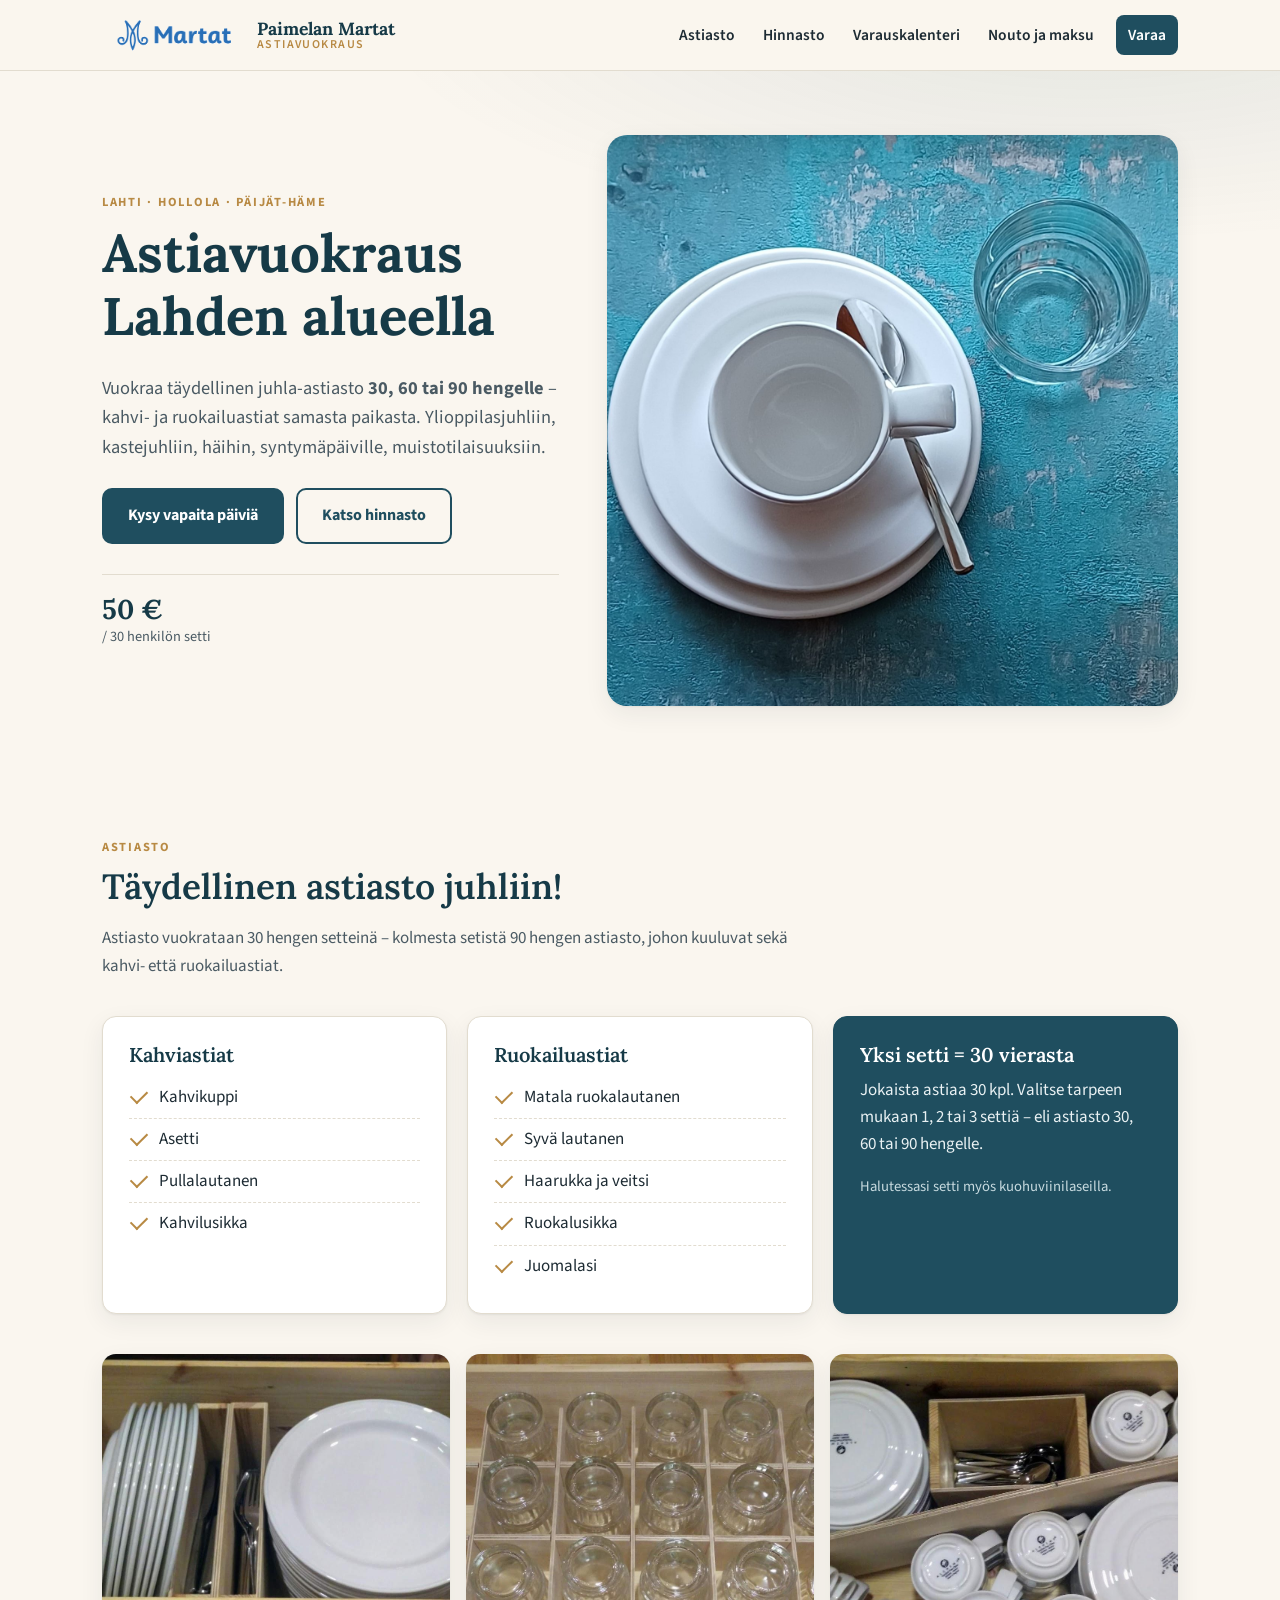
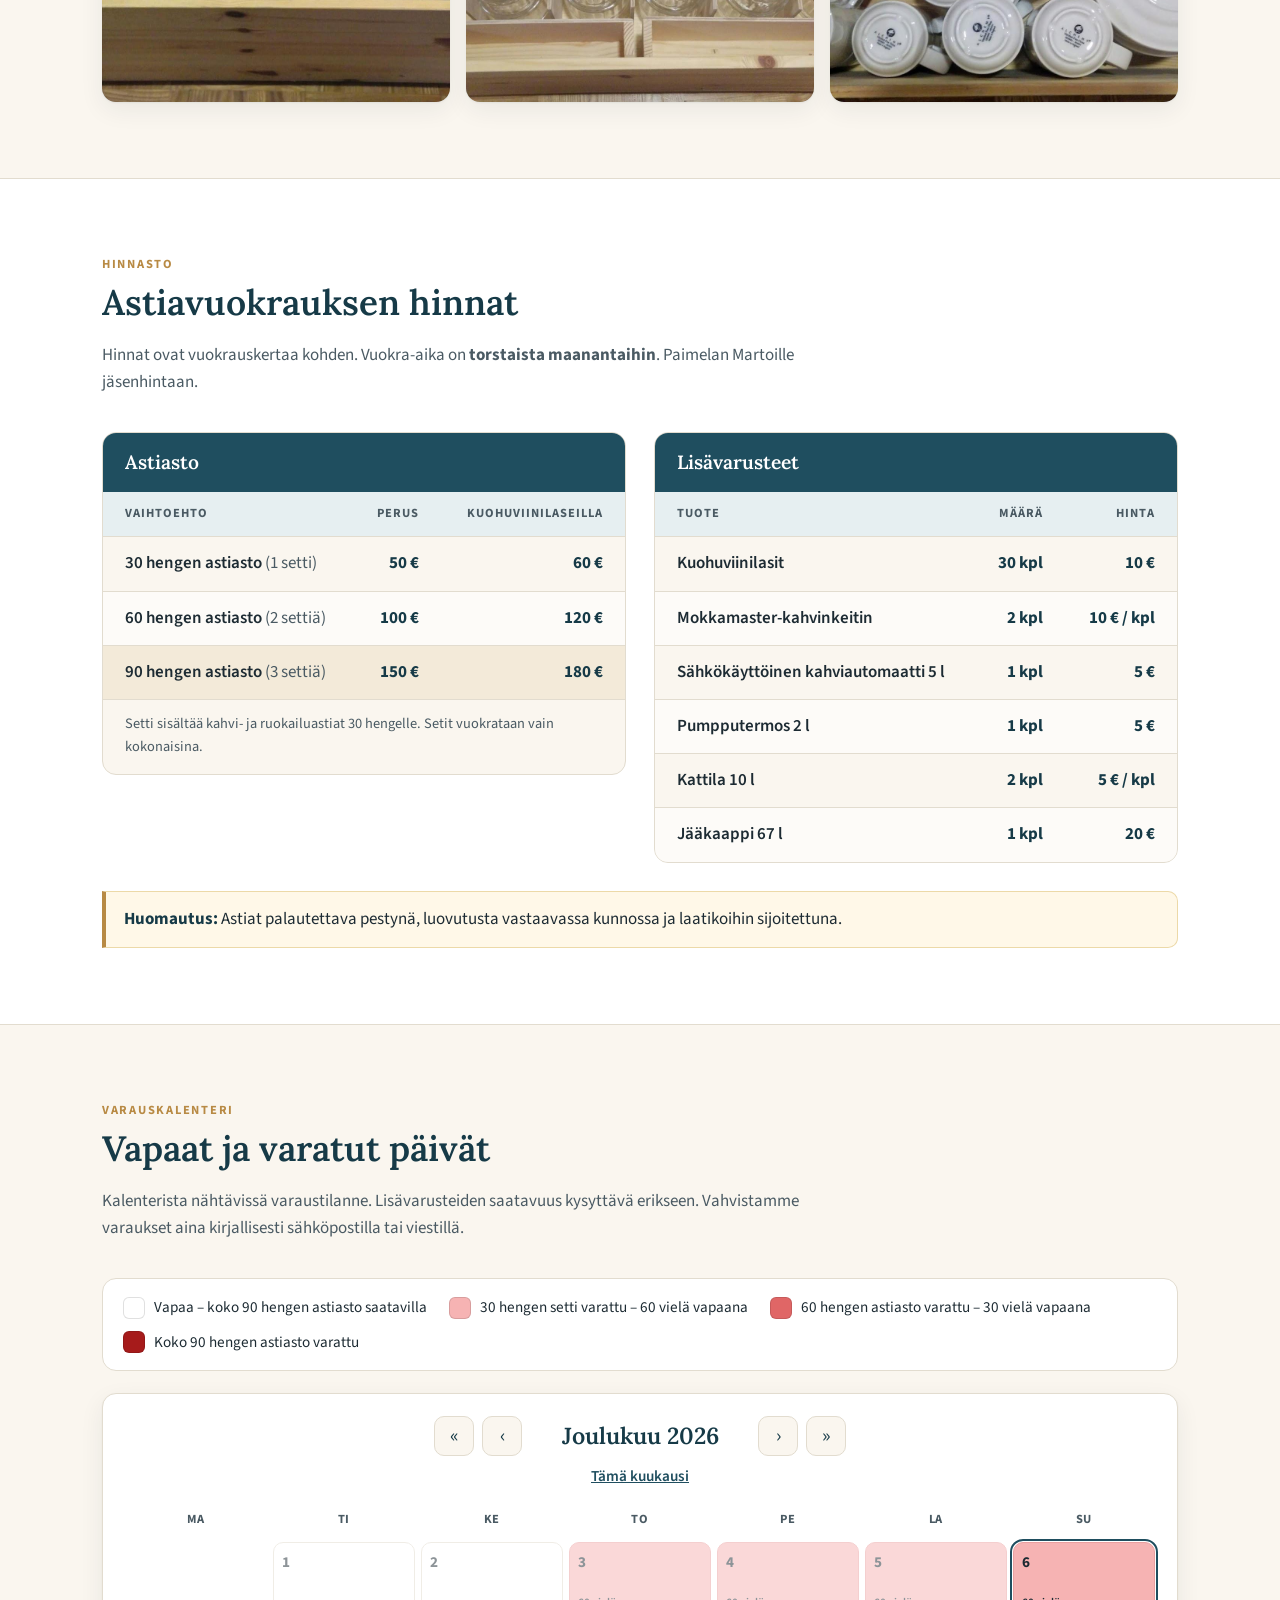
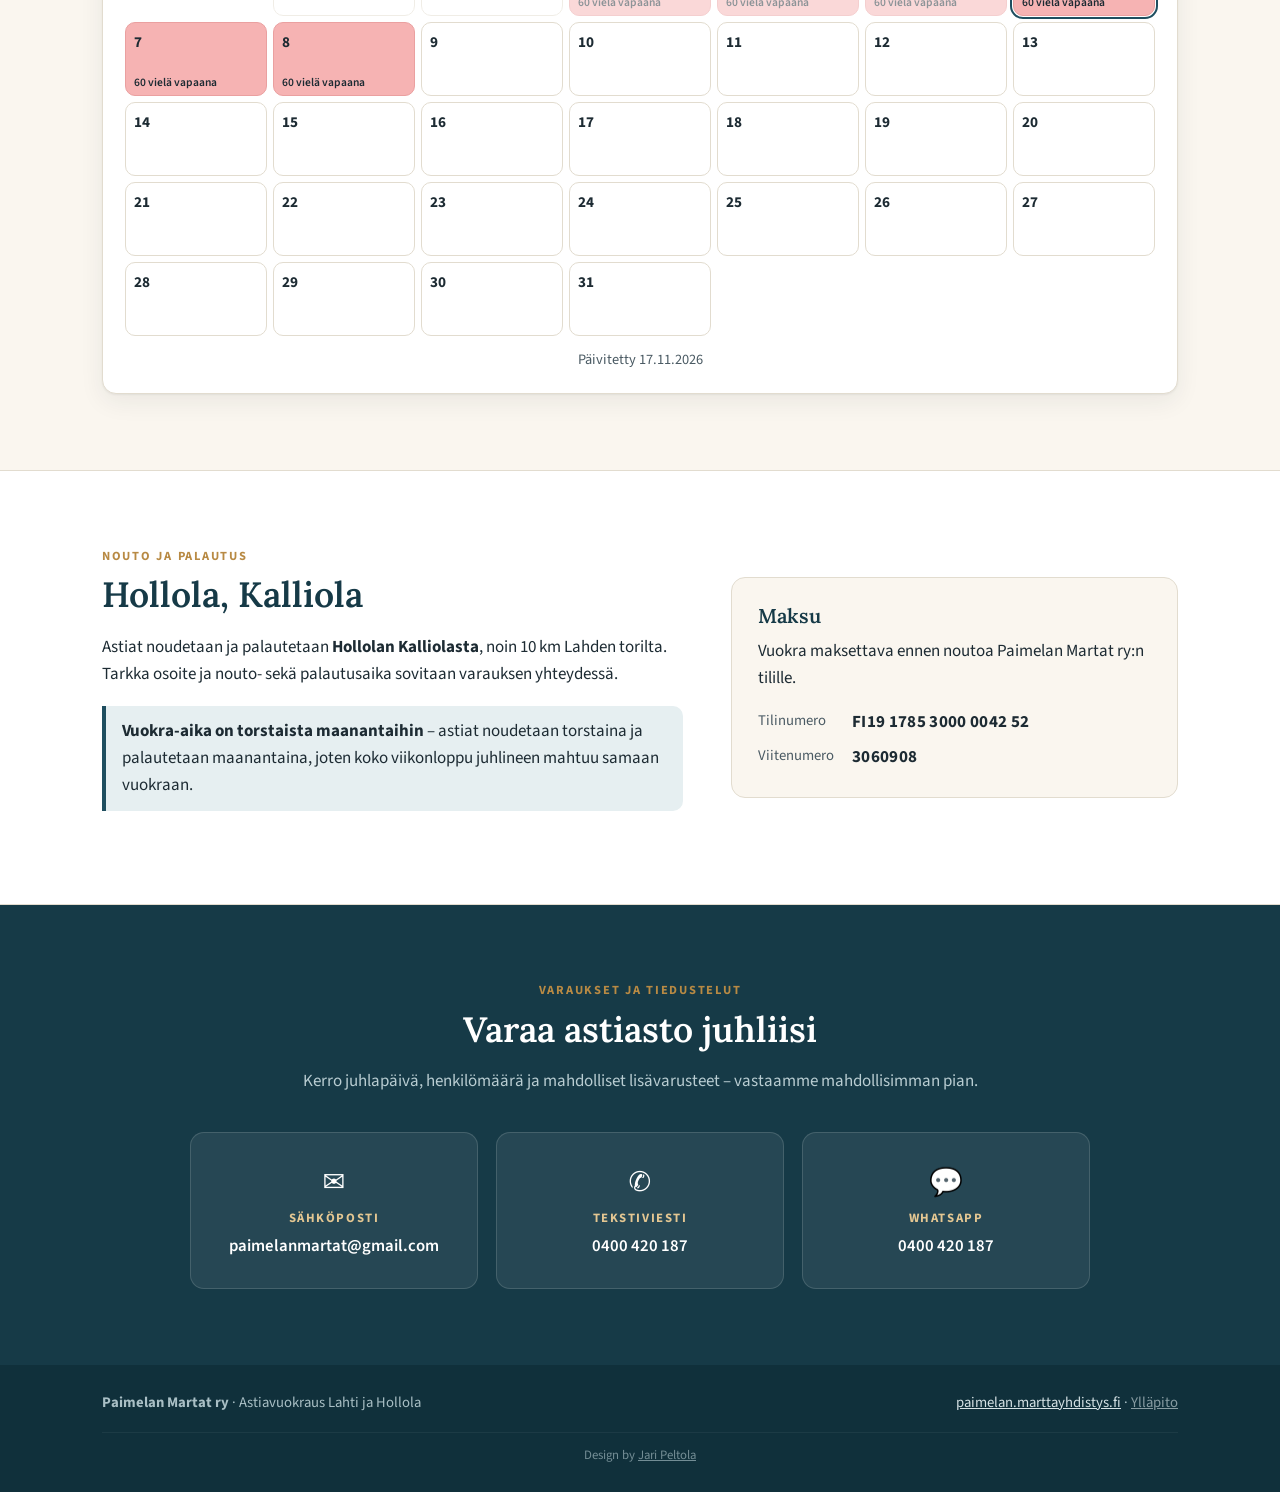
==== commit c4ec7fd1: "Kalenterin johdantoteksti Co-Authored-By: Claude Opus 5.5 <noreply@anthropic.com> Claude-Session: ht" ====
--- a/index.html
+++ b/index.html
@@ -183,7 +183,7 @@
       <header class="section-head">
         <p class="eyebrow">Varauskalenteri</p>
         <h2>Vapaat ja varatut päivät</h2>
-        <p>Kalenterista näet, kuinka suuri osa astiastosta on jo varattu kunakin päivänä. <strong>Klikkaa vapaata päivää</strong>, niin pääset suoraan tekemään varaustiedustelun. Vahvistamme varauksen aina sähköpostilla tai viestillä.</p>
+        <p>Kalenterista nähtävissä varaustilanne. Lisävarusteiden saatavuus kysyttävä erikseen. Vahvistamme varaukset aina kirjallisesti sähköpostilla tai viestillä.</p>
       </header>
 
       <div class="legend" aria-label="Värien selitykset">
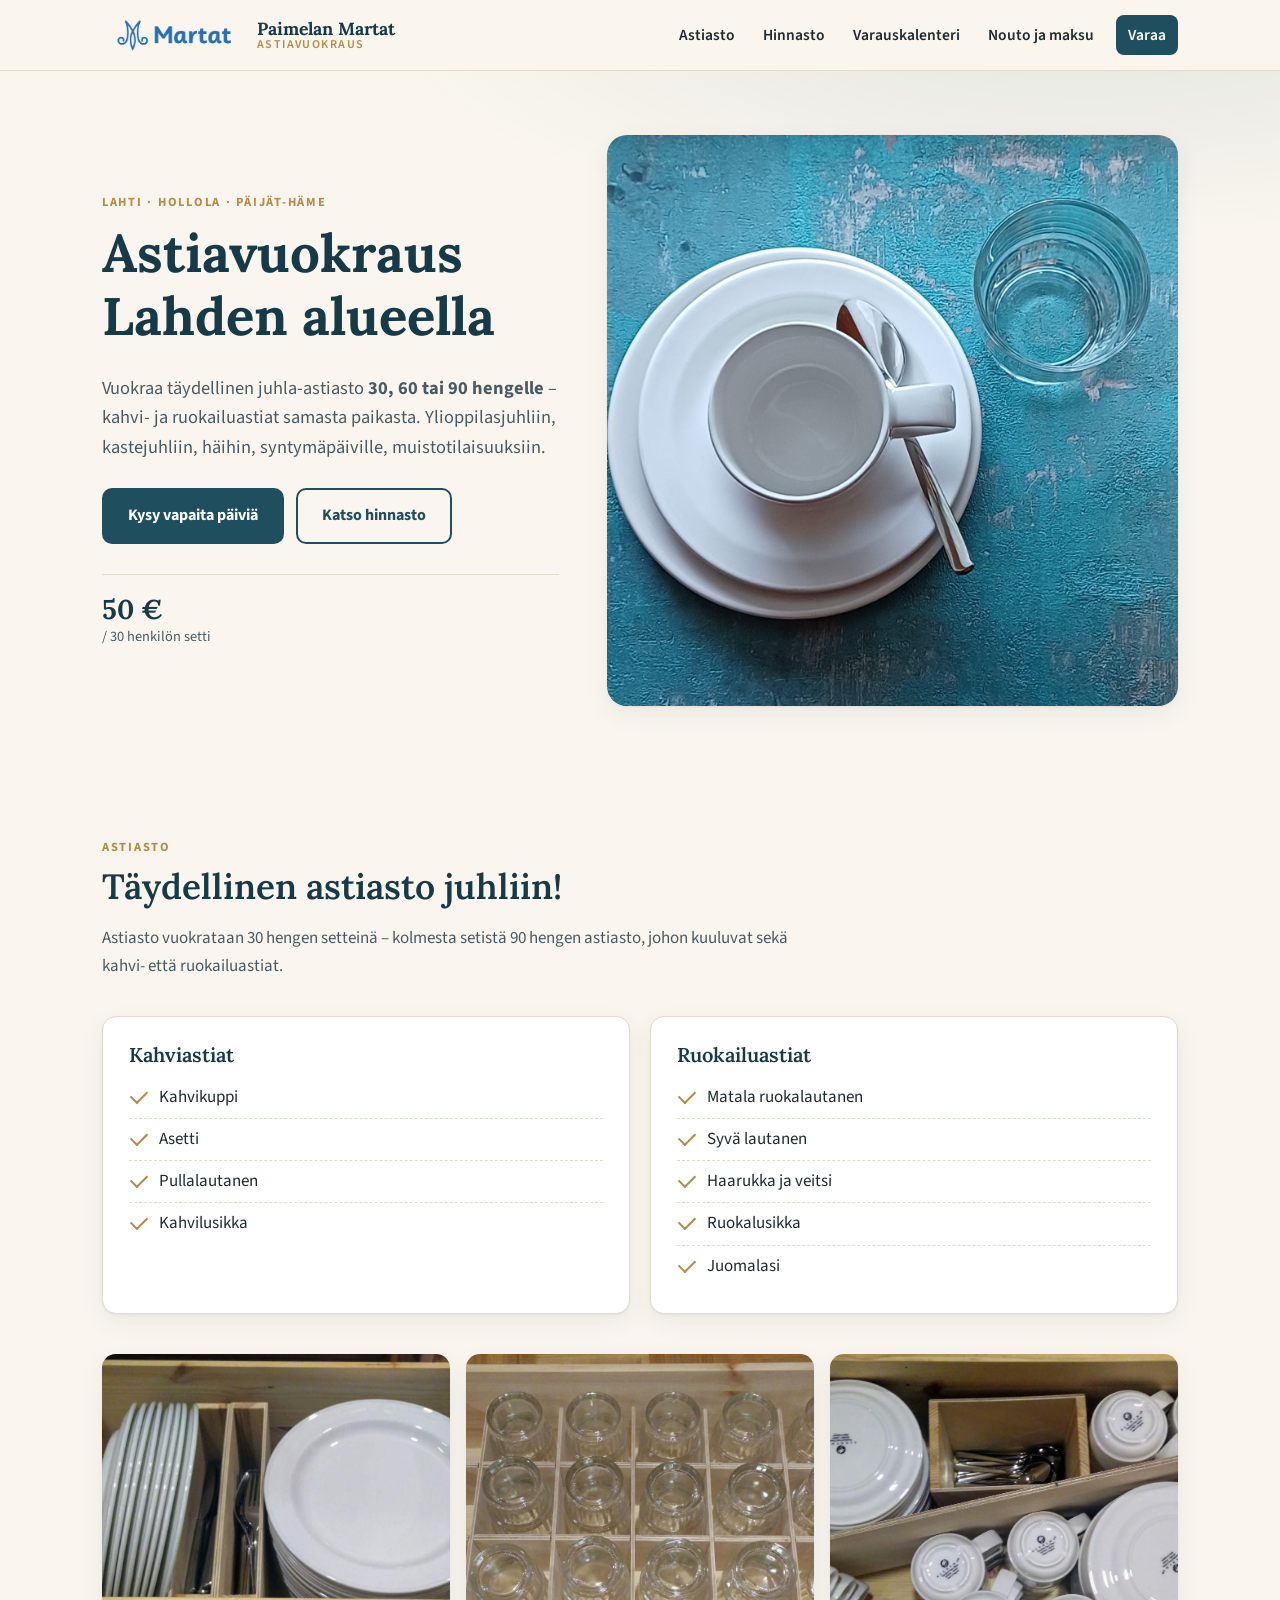
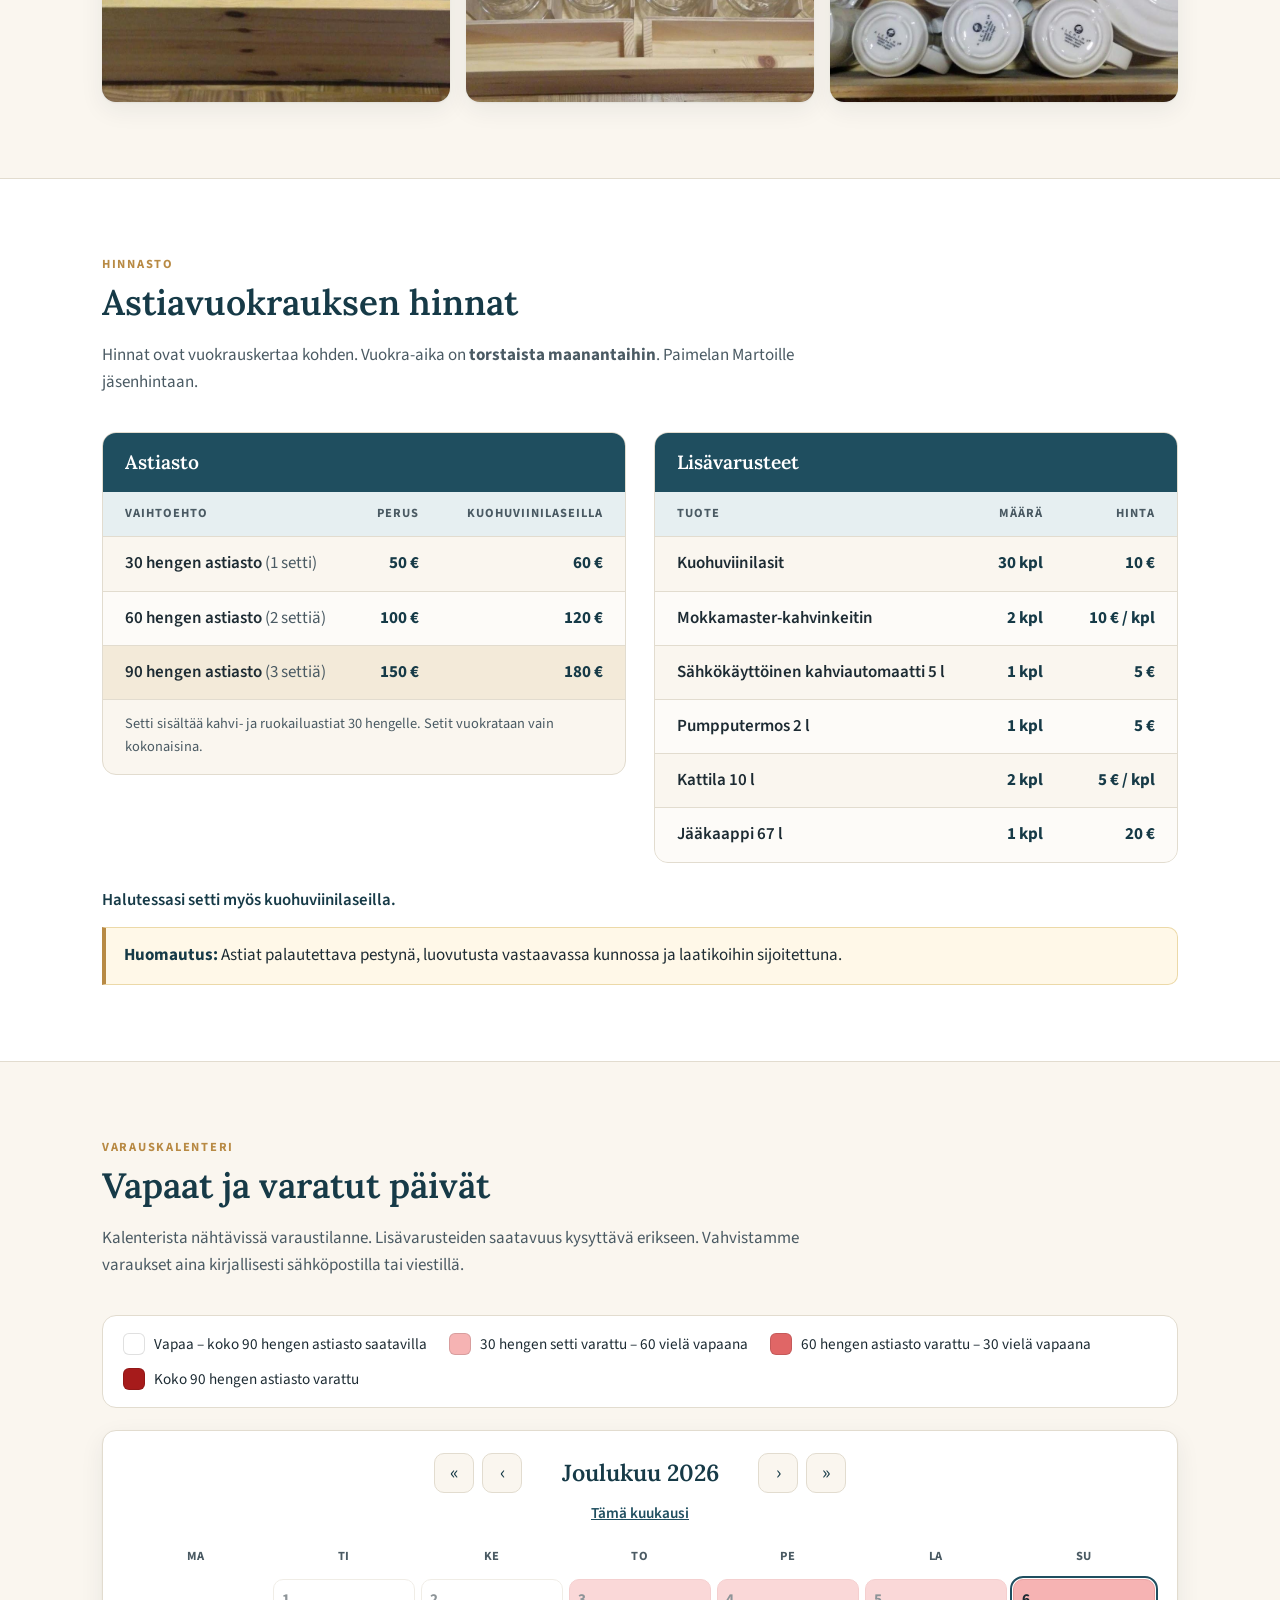
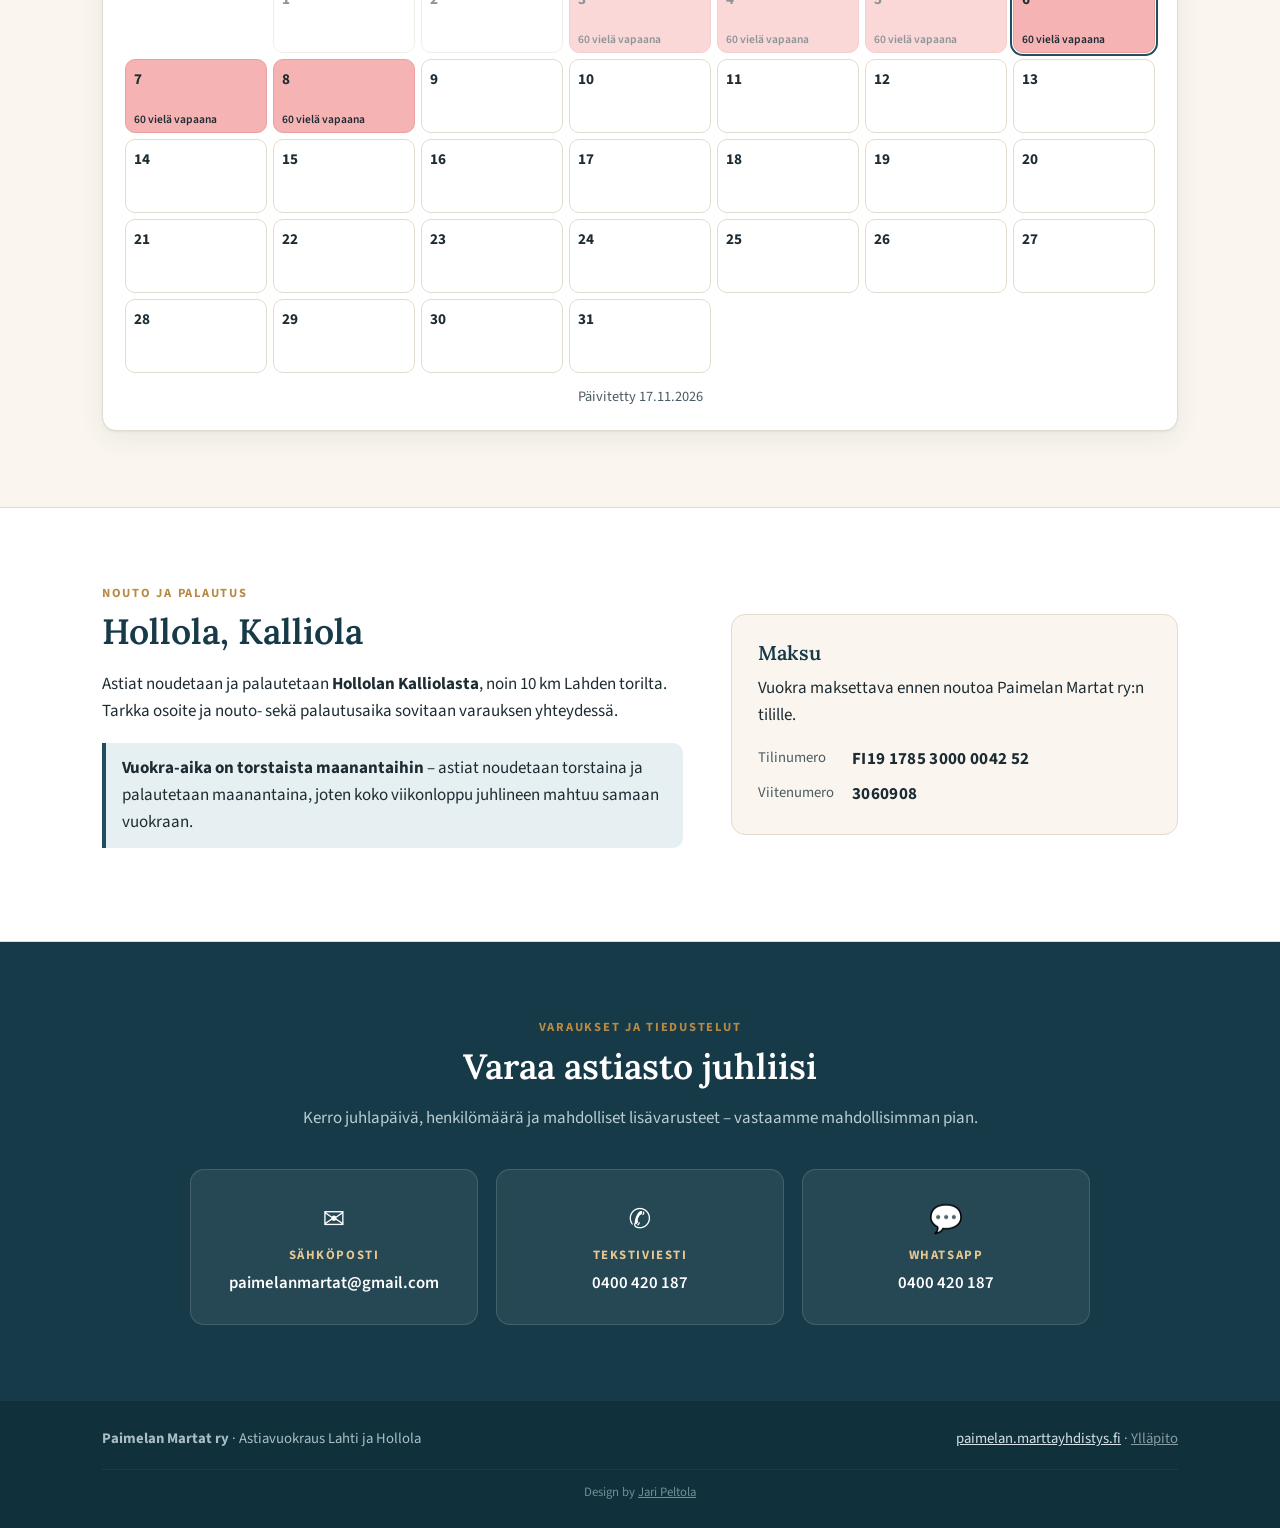
==== commit 7535aee5: "Poistettu setti-laatikko, kuohuviinilasimaininta hinnaston alle Co-Authored-By: Claude Opus 5.5 <nor" ====
--- a/index.html
+++ b/index.html
@@ -19,7 +19,7 @@
   <link rel="preconnect" href="https://fonts.googleapis.com">
   <link rel="preconnect" href="https://fonts.gstatic.com" crossorigin>
   <link href="https://fonts.googleapis.com/css2?family=Lora:wght@500;600;700&family=Source+Sans+3:wght@400;600;700&display=swap" rel="stylesheet">
-  <link rel="stylesheet" href="css/style.css?v=20261109c">
+  <link rel="stylesheet" href="css/style.css?v=20261117">
   <link rel="icon" href="data:image/svg+xml,%3Csvg xmlns='http://www.w3.org/2000/svg' viewBox='0 0 64 64'%3E%3Ccircle cx='32' cy='32' r='28' fill='%231f4e5f'/%3E%3Ccircle cx='32' cy='32' r='17' fill='none' stroke='%23faf6ef' stroke-width='4'/%3E%3C/svg%3E">
 
   <script type="application/ld+json">
@@ -118,11 +118,6 @@
             <li>Juomalasi</li>
           </ul>
         </div>
-        <div class="card card-accent">
-          <h3>Yksi setti = 30 vierasta</h3>
-          <p>Jokaista astiaa 30 kpl. Valitse tarpeen mukaan 1, 2 tai 3 settiä – eli astiasto 30, 60 tai 90 hengelle.</p>
-          <p class="small">Halutessasi setti myös kuohuviinilaseilla.</p>
-        </div>
       </div>
 
       <div class="gallery">
@@ -174,6 +169,7 @@
           </table>
         </div>
       </div>
+      <p class="price-extra">Halutessasi setti myös kuohuviinilaseilla.</p>
       <p class="price-notice"><strong>Huomautus:</strong> Astiat palautettava pestynä, luovutusta vastaavassa kunnossa ja laatikoihin sijoitettuna.</p>
     </div>
   </section>
--- a/css/style.css
+++ b/css/style.css
@@ -98,7 +98,7 @@
 .card-accent { background: var(--brand); color: #e9f1f3; border-color: var(--brand); }
 .card-accent h3 { color: #fff; }
 .card-accent .small { color: #c7dadf; }
-.contents-grid { display: grid; grid-template-columns: repeat(3, 1fr); gap: 20px; margin-bottom: 40px; }
+.contents-grid { display: grid; grid-template-columns: repeat(2, 1fr); gap: 20px; margin-bottom: 40px; }
 .checklist { list-style: none; padding: 0; margin: 0; }
 .checklist li { padding: 7px 0 7px 30px; position: relative; border-bottom: 1px dashed var(--line); }
 .checklist li:last-child { border-bottom: 0; }
@@ -194,7 +194,6 @@
   .hero-inner, .two-col, .price-tables { grid-template-columns: 1fr; }
   .hero-figure { order: -1; width: 100%; max-width: 560px; margin: 0 auto; }
   .contents-grid { grid-template-columns: 1fr 1fr; }
-  .contents-grid .card-accent { grid-column: 1 / -1; }
 }
 @media (max-width: 760px) {
   .nav-toggle { display: block; }
@@ -220,3 +219,5 @@
 .price-notice strong { color: var(--brand-dark); }
 .footer-inner .credit { flex-basis: 100%; text-align: center; font-size: .8rem; opacity: .65; margin-top: 10px; padding-top: 12px; border-top: 1px solid rgba(255,255,255,.08); }
 .footer-inner .credit a { color: inherit; }
+.price-extra { margin: 24px 0 0; font-size: 1.05rem; font-weight: 600; color: var(--brand-dark); }
+.price-extra + .price-notice { margin-top: 14px; }
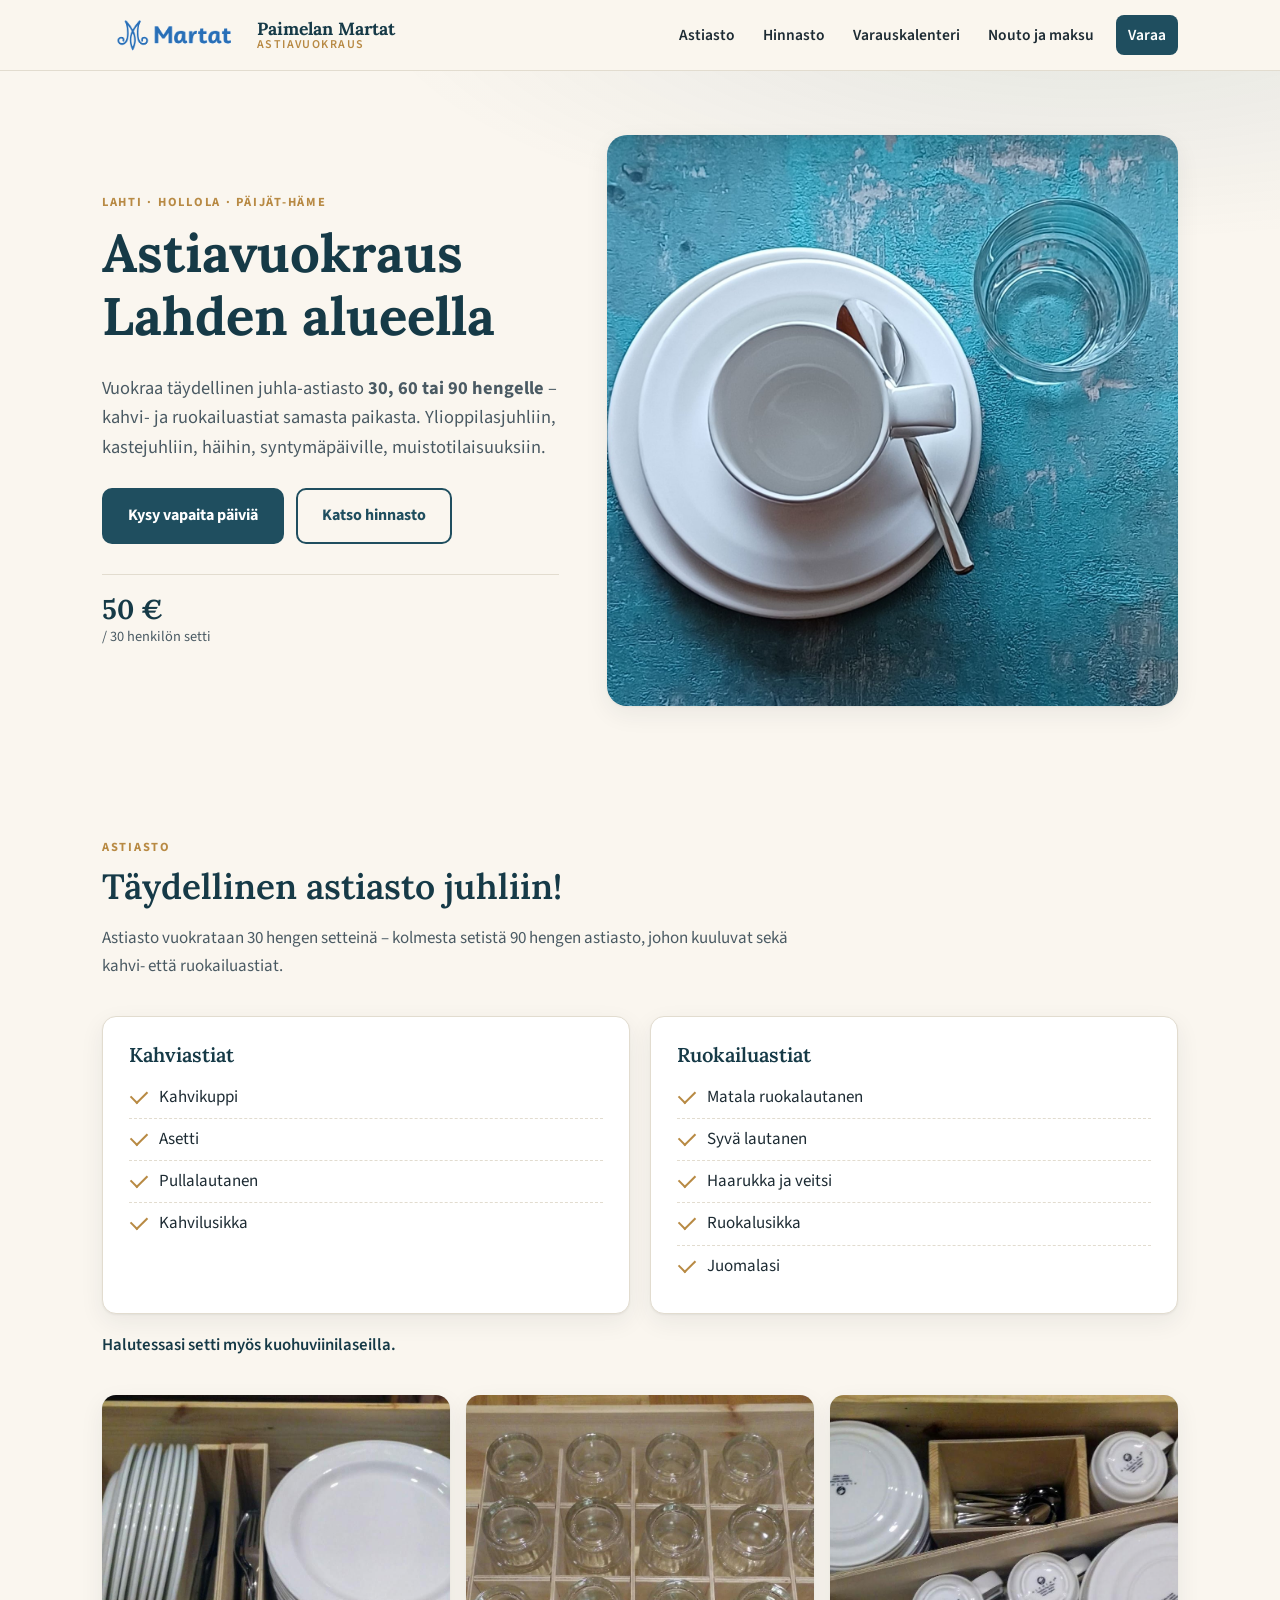
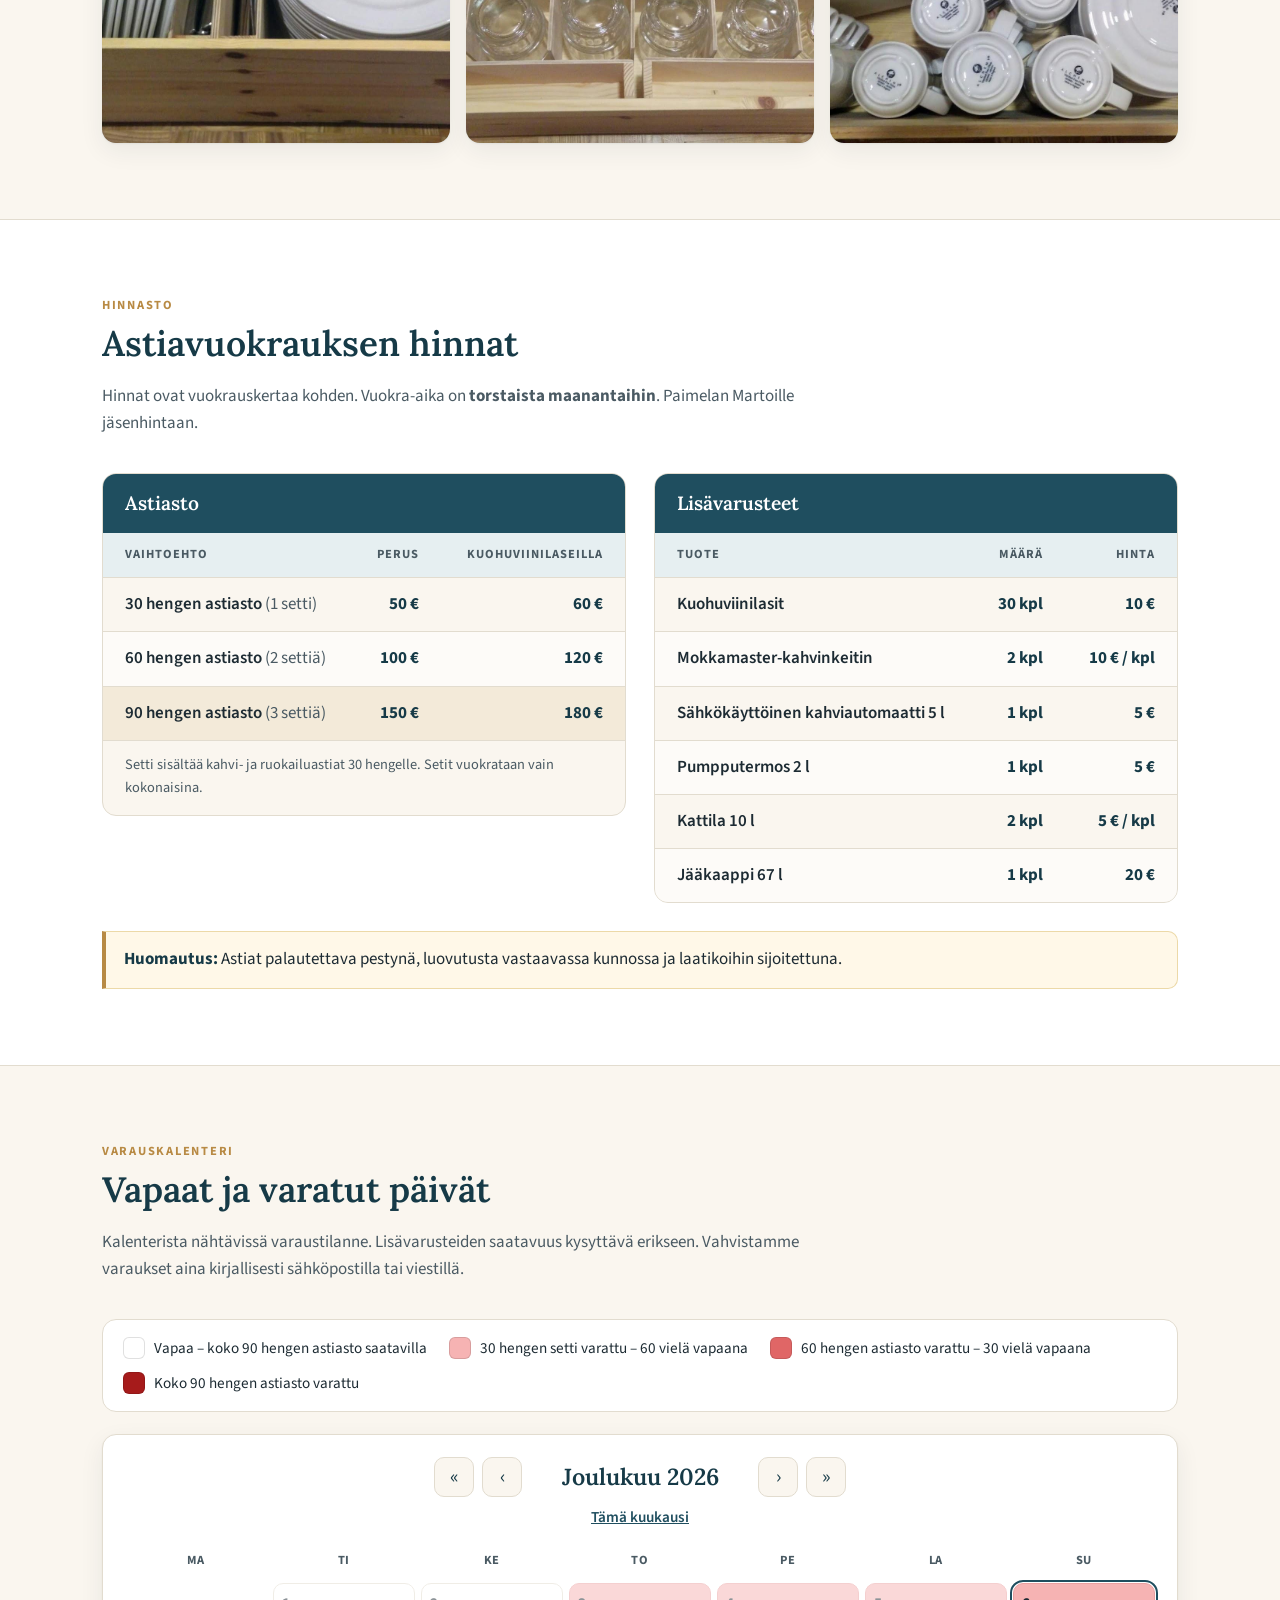
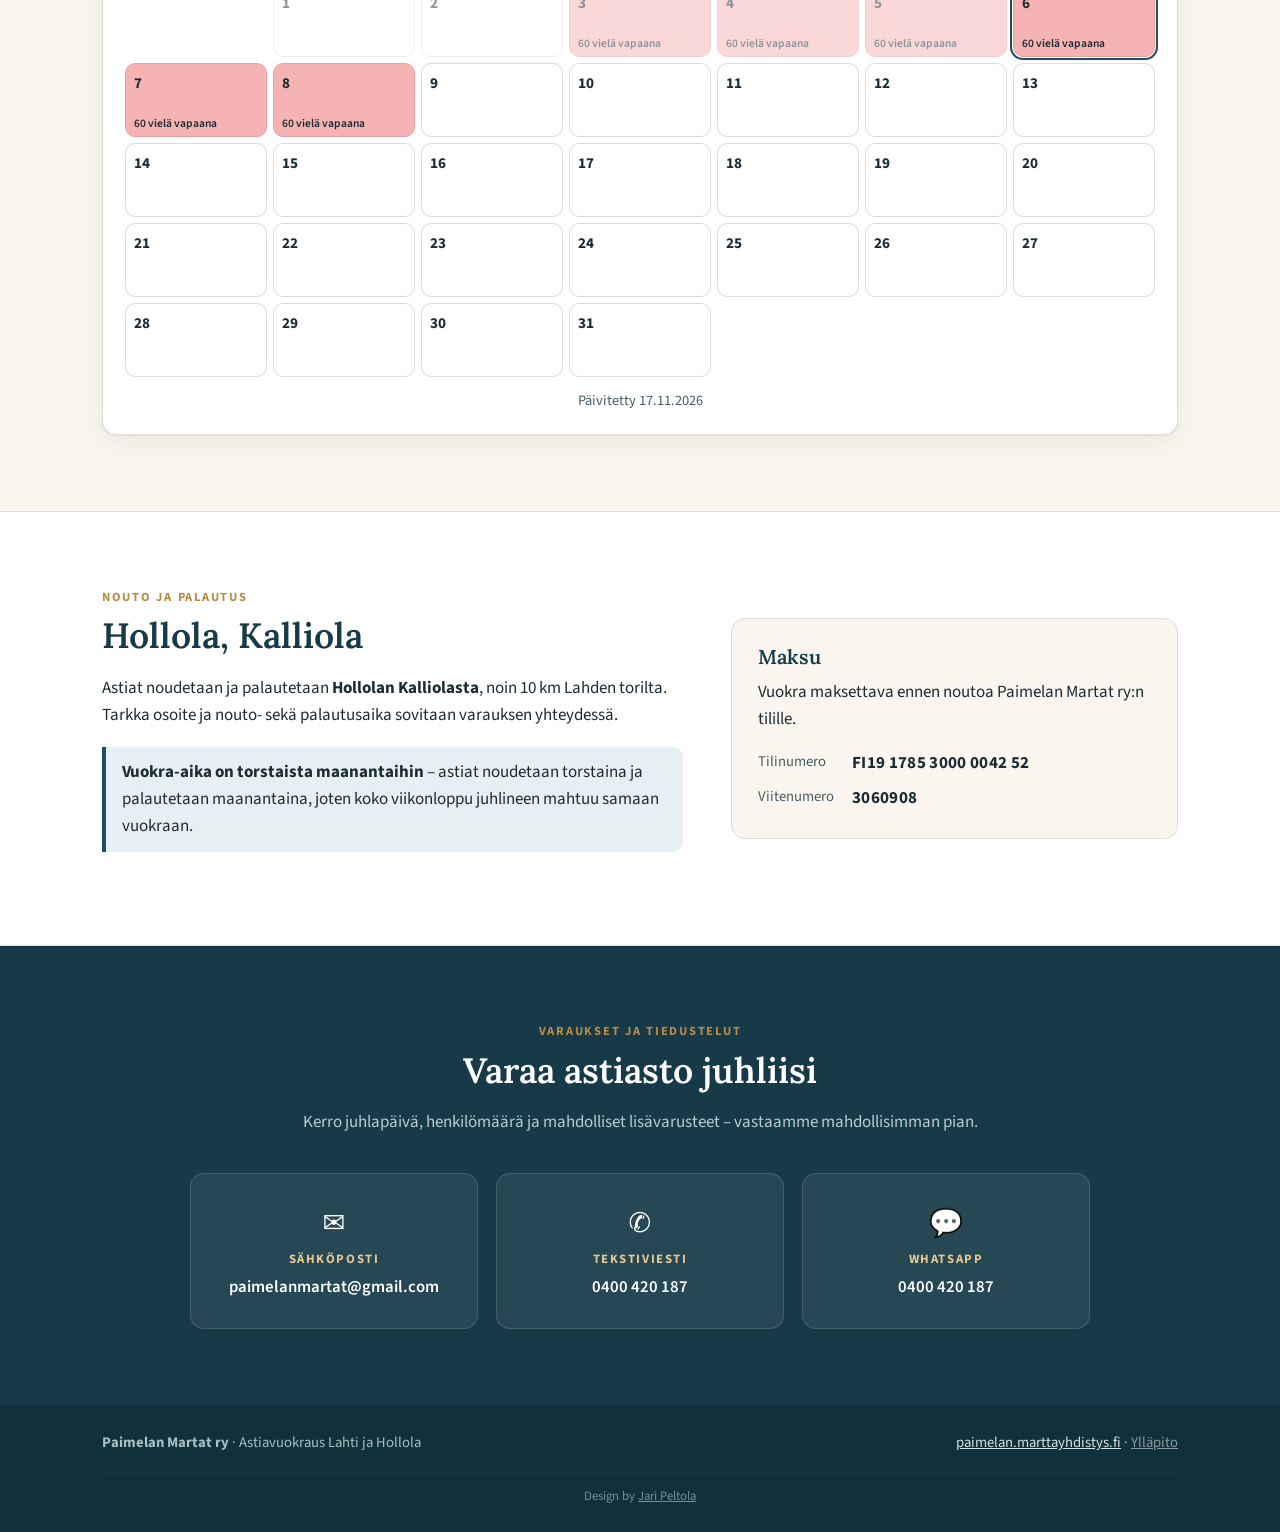
==== commit 31cff764: "Kuohuviinilasimaininta astiastolistauksen alle Co-Authored-By: Claude Opus 5.5 <noreply@anthropic.co" ====
--- a/index.html
+++ b/index.html
@@ -19,7 +19,7 @@
   <link rel="preconnect" href="https://fonts.googleapis.com">
   <link rel="preconnect" href="https://fonts.gstatic.com" crossorigin>
   <link href="https://fonts.googleapis.com/css2?family=Lora:wght@500;600;700&family=Source+Sans+3:wght@400;600;700&display=swap" rel="stylesheet">
-  <link rel="stylesheet" href="css/style.css?v=20261117">
+  <link rel="stylesheet" href="css/style.css?v=20261117b">
   <link rel="icon" href="data:image/svg+xml,%3Csvg xmlns='http://www.w3.org/2000/svg' viewBox='0 0 64 64'%3E%3Ccircle cx='32' cy='32' r='28' fill='%231f4e5f'/%3E%3Ccircle cx='32' cy='32' r='17' fill='none' stroke='%23faf6ef' stroke-width='4'/%3E%3C/svg%3E">
 
   <script type="application/ld+json">
@@ -120,6 +120,8 @@
         </div>
       </div>
 
+      <p class="set-extra">Halutessasi setti myös kuohuviinilaseilla.</p>
+
       <div class="gallery">
         <figure><img src="images/astiat1.jpg" alt="Vuokrattavat kahvi- ja ruokailuastiat" loading="lazy"></figure>
         <figure><img src="images/astiat2.jpg" alt="Juhla-astiasto 30 hengelle" loading="lazy"></figure>
@@ -169,7 +171,6 @@
           </table>
         </div>
       </div>
-      <p class="price-extra">Halutessasi setti myös kuohuviinilaseilla.</p>
       <p class="price-notice"><strong>Huomautus:</strong> Astiat palautettava pestynä, luovutusta vastaavassa kunnossa ja laatikoihin sijoitettuna.</p>
     </div>
   </section>
--- a/css/style.css
+++ b/css/style.css
@@ -98,7 +98,7 @@
 .card-accent { background: var(--brand); color: #e9f1f3; border-color: var(--brand); }
 .card-accent h3 { color: #fff; }
 .card-accent .small { color: #c7dadf; }
-.contents-grid { display: grid; grid-template-columns: repeat(2, 1fr); gap: 20px; margin-bottom: 40px; }
+.contents-grid { display: grid; grid-template-columns: repeat(2, 1fr); gap: 20px; margin-bottom: 18px; }
 .checklist { list-style: none; padding: 0; margin: 0; }
 .checklist li { padding: 7px 0 7px 30px; position: relative; border-bottom: 1px dashed var(--line); }
 .checklist li:last-child { border-bottom: 0; }
@@ -219,5 +219,4 @@
 .price-notice strong { color: var(--brand-dark); }
 .footer-inner .credit { flex-basis: 100%; text-align: center; font-size: .8rem; opacity: .65; margin-top: 10px; padding-top: 12px; border-top: 1px solid rgba(255,255,255,.08); }
 .footer-inner .credit a { color: inherit; }
-.price-extra { margin: 24px 0 0; font-size: 1.05rem; font-weight: 600; color: var(--brand-dark); }
-.price-extra + .price-notice { margin-top: 14px; }
+.set-extra { margin: 0 0 36px; font-size: 1.05rem; font-weight: 600; color: var(--brand-dark); }
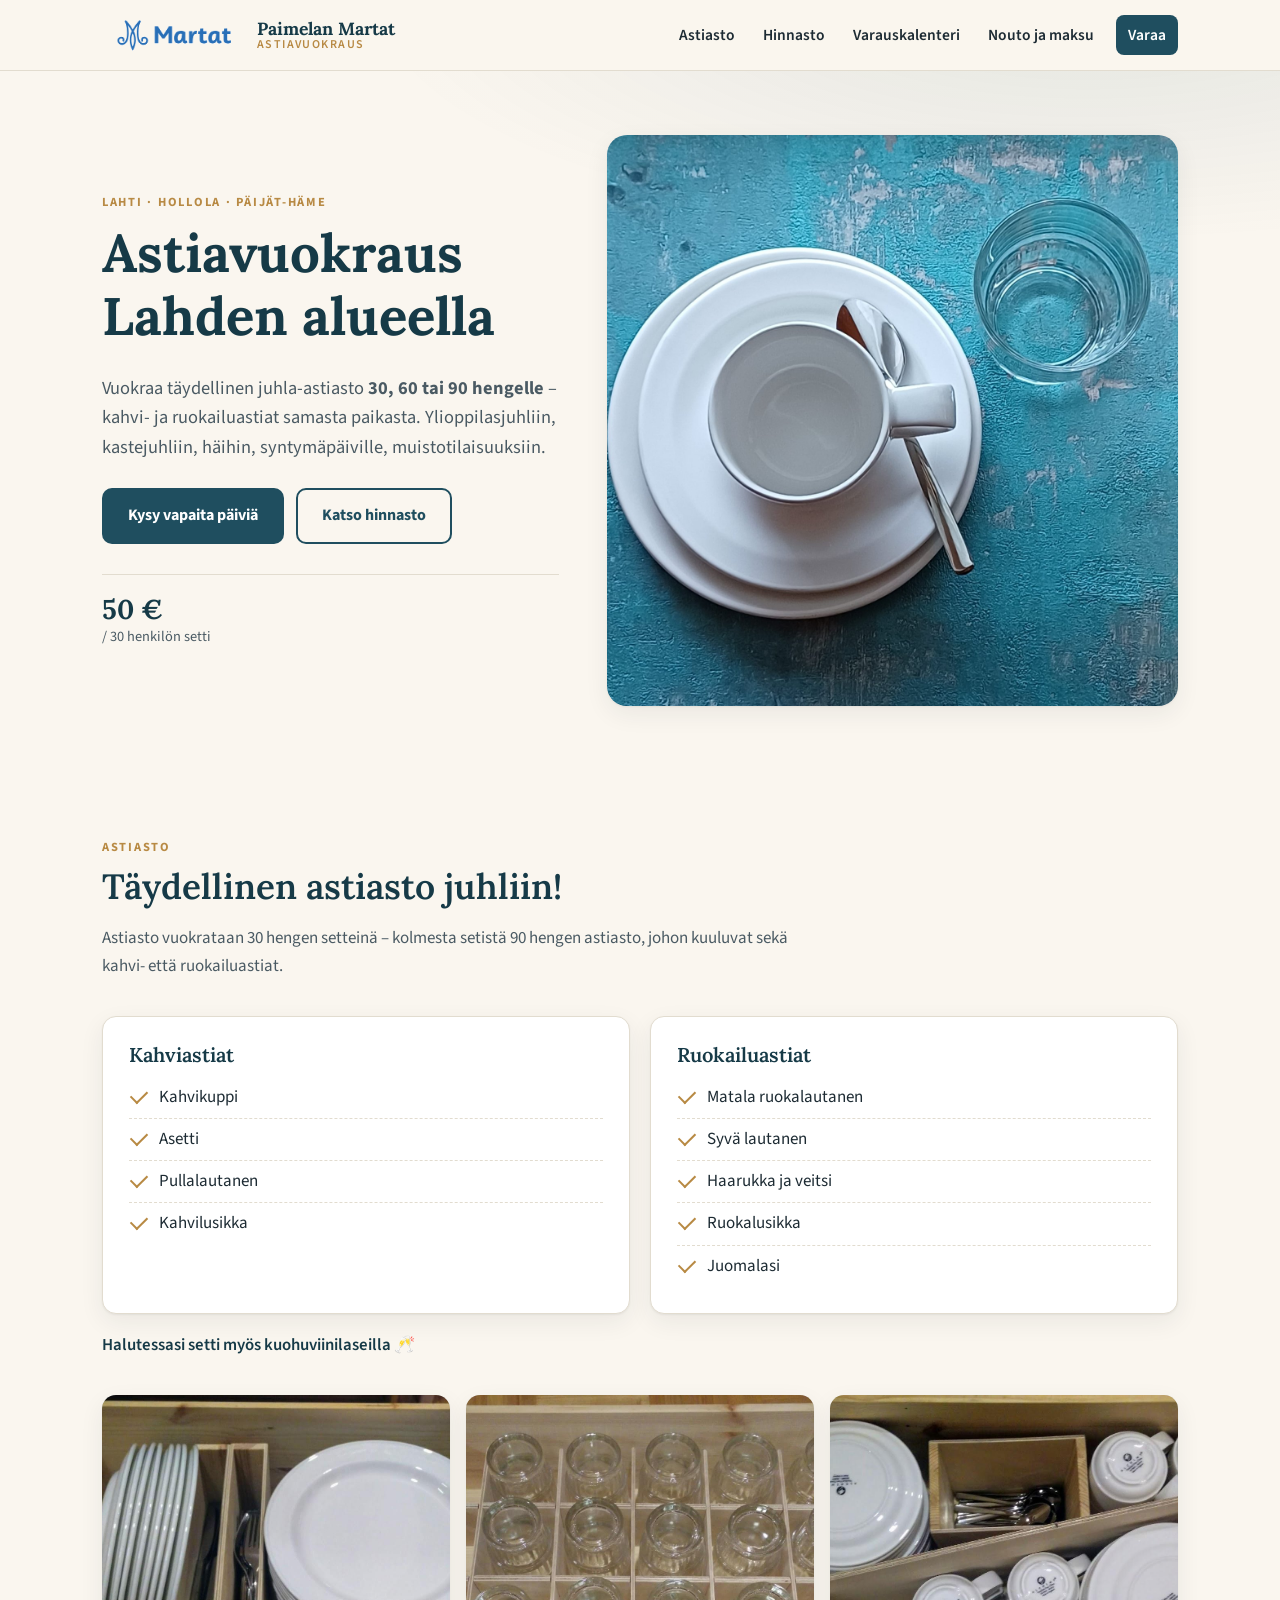
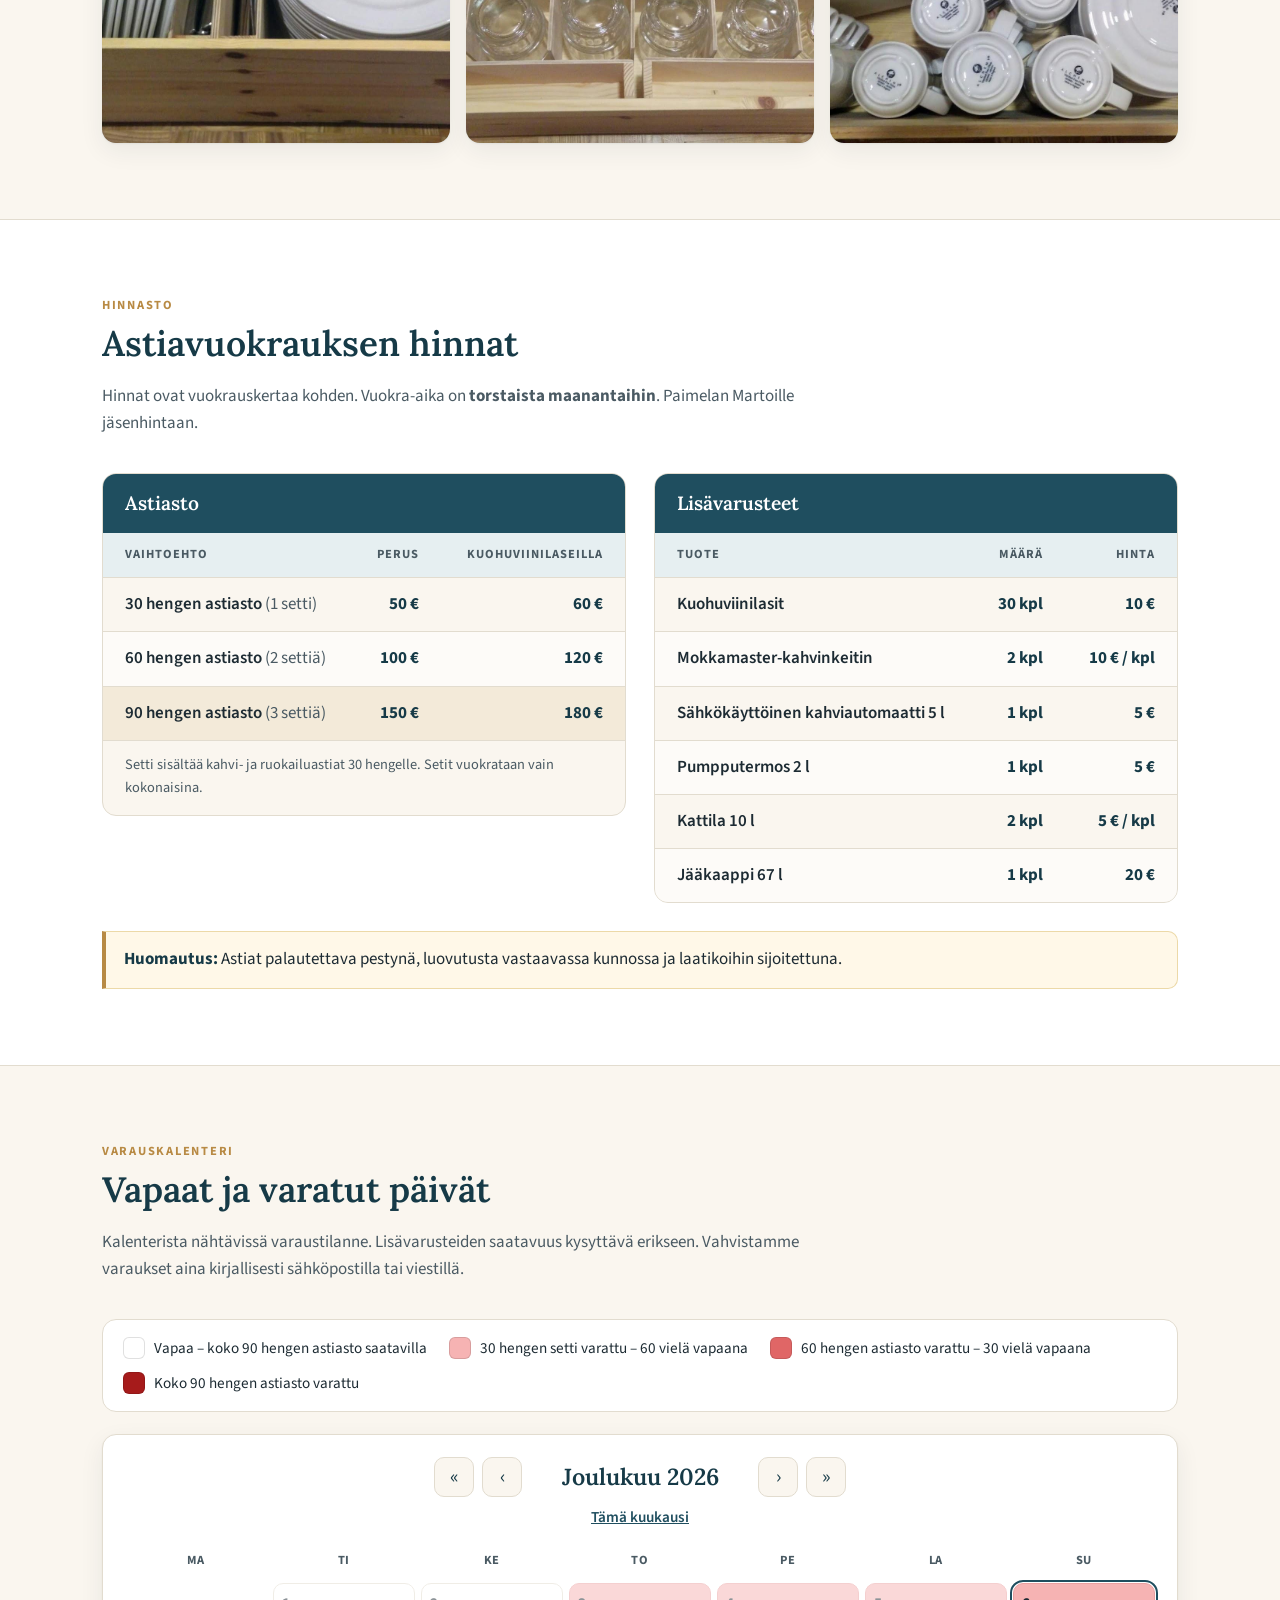
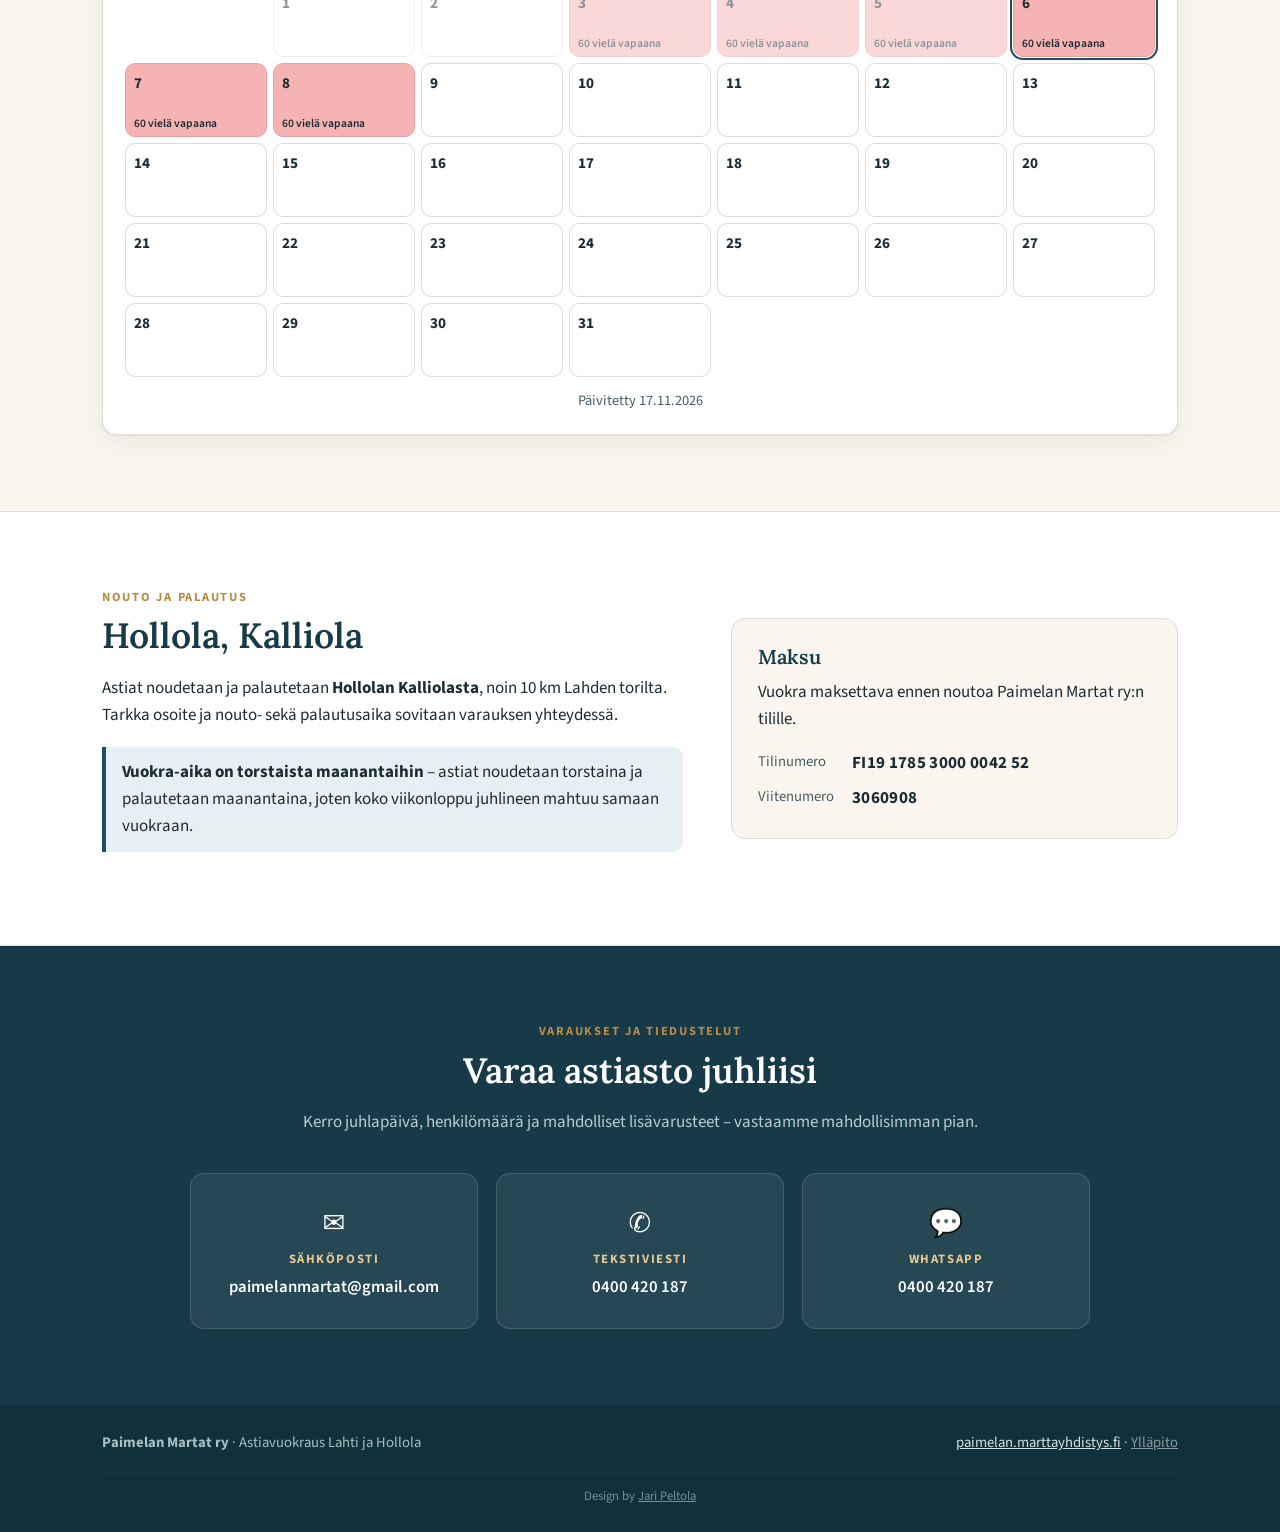
==== commit 5e0d299f: "Kuohuviinilasirivi: emoji, ei pistettä Co-Authored-By: Claude Opus 5.5 <noreply@anthropic.com> Claud" ====
--- a/index.html
+++ b/index.html
@@ -120,7 +120,7 @@
         </div>
       </div>
 
-      <p class="set-extra">Halutessasi setti myös kuohuviinilaseilla.</p>
+      <p class="set-extra">Halutessasi setti myös kuohuviinilaseilla <span aria-hidden="true">🥂</span></p>
 
       <div class="gallery">
         <figure><img src="images/astiat1.jpg" alt="Vuokrattavat kahvi- ja ruokailuastiat" loading="lazy"></figure>
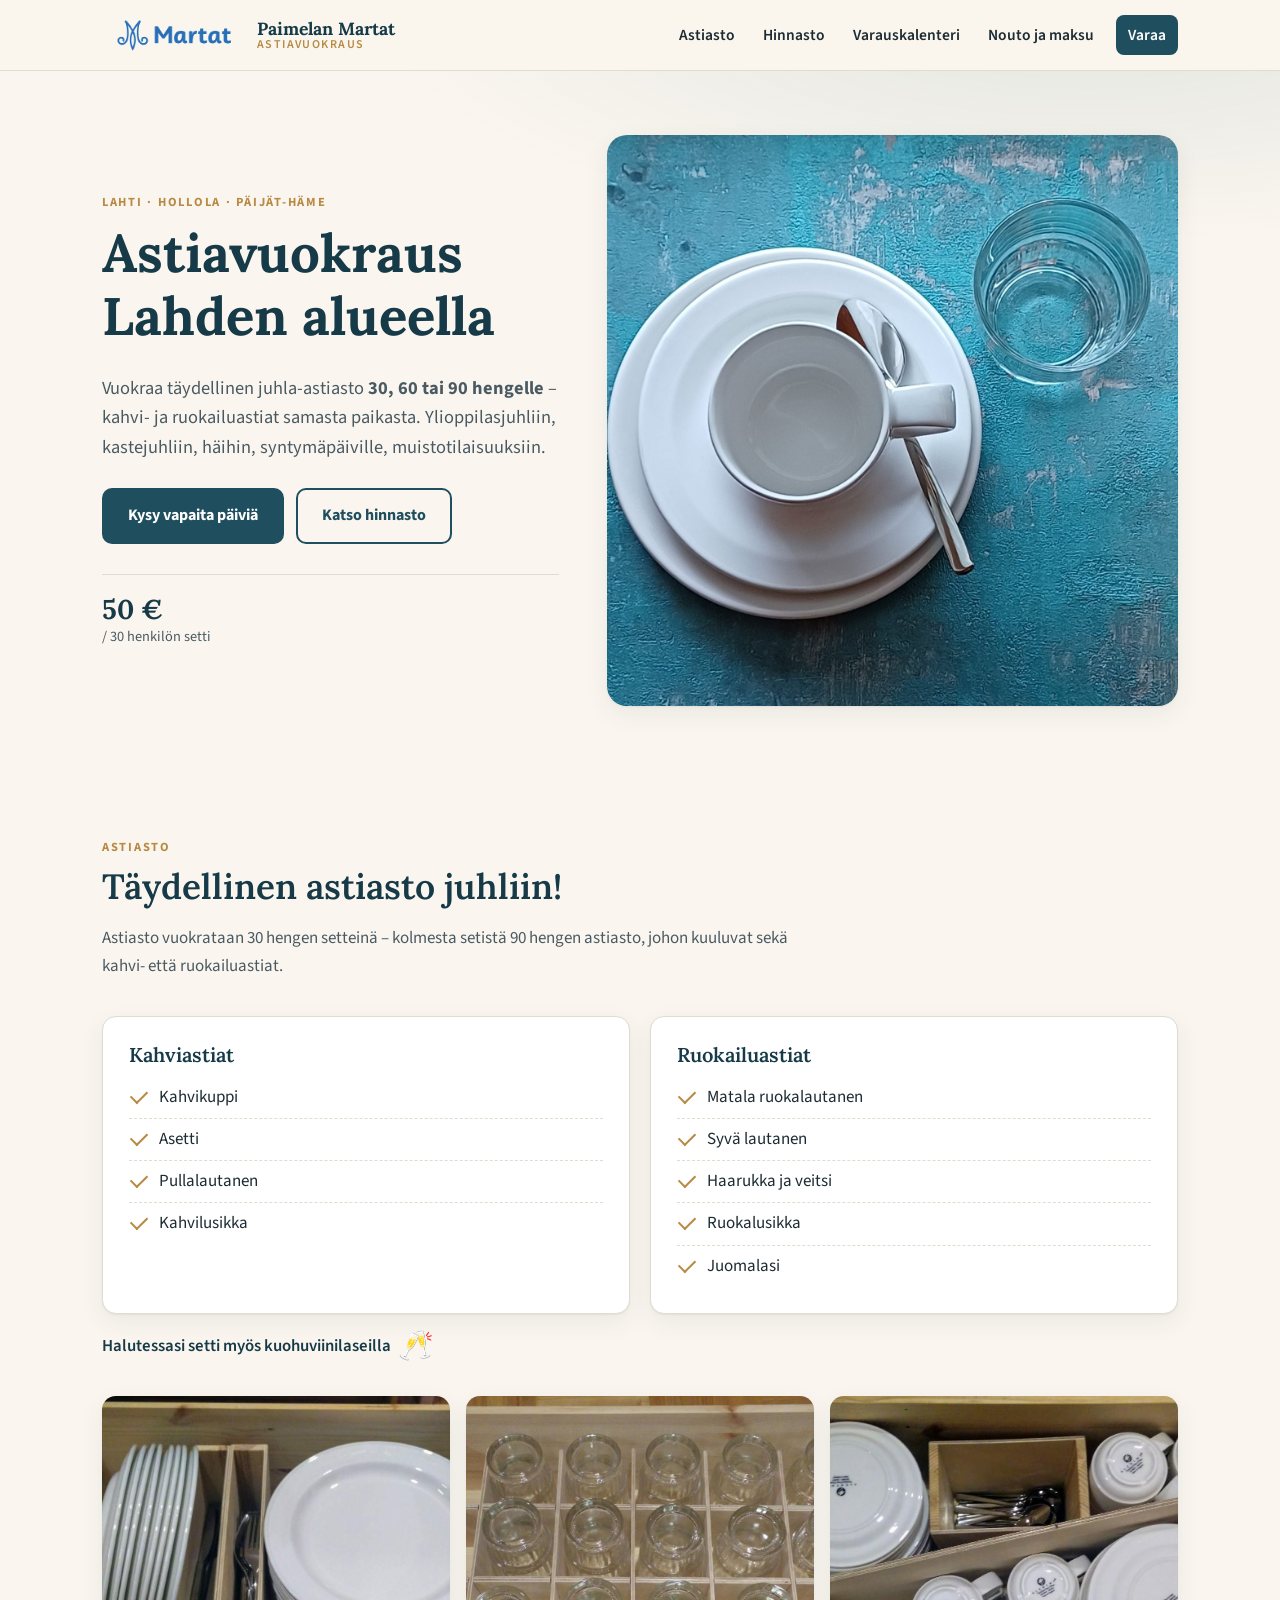
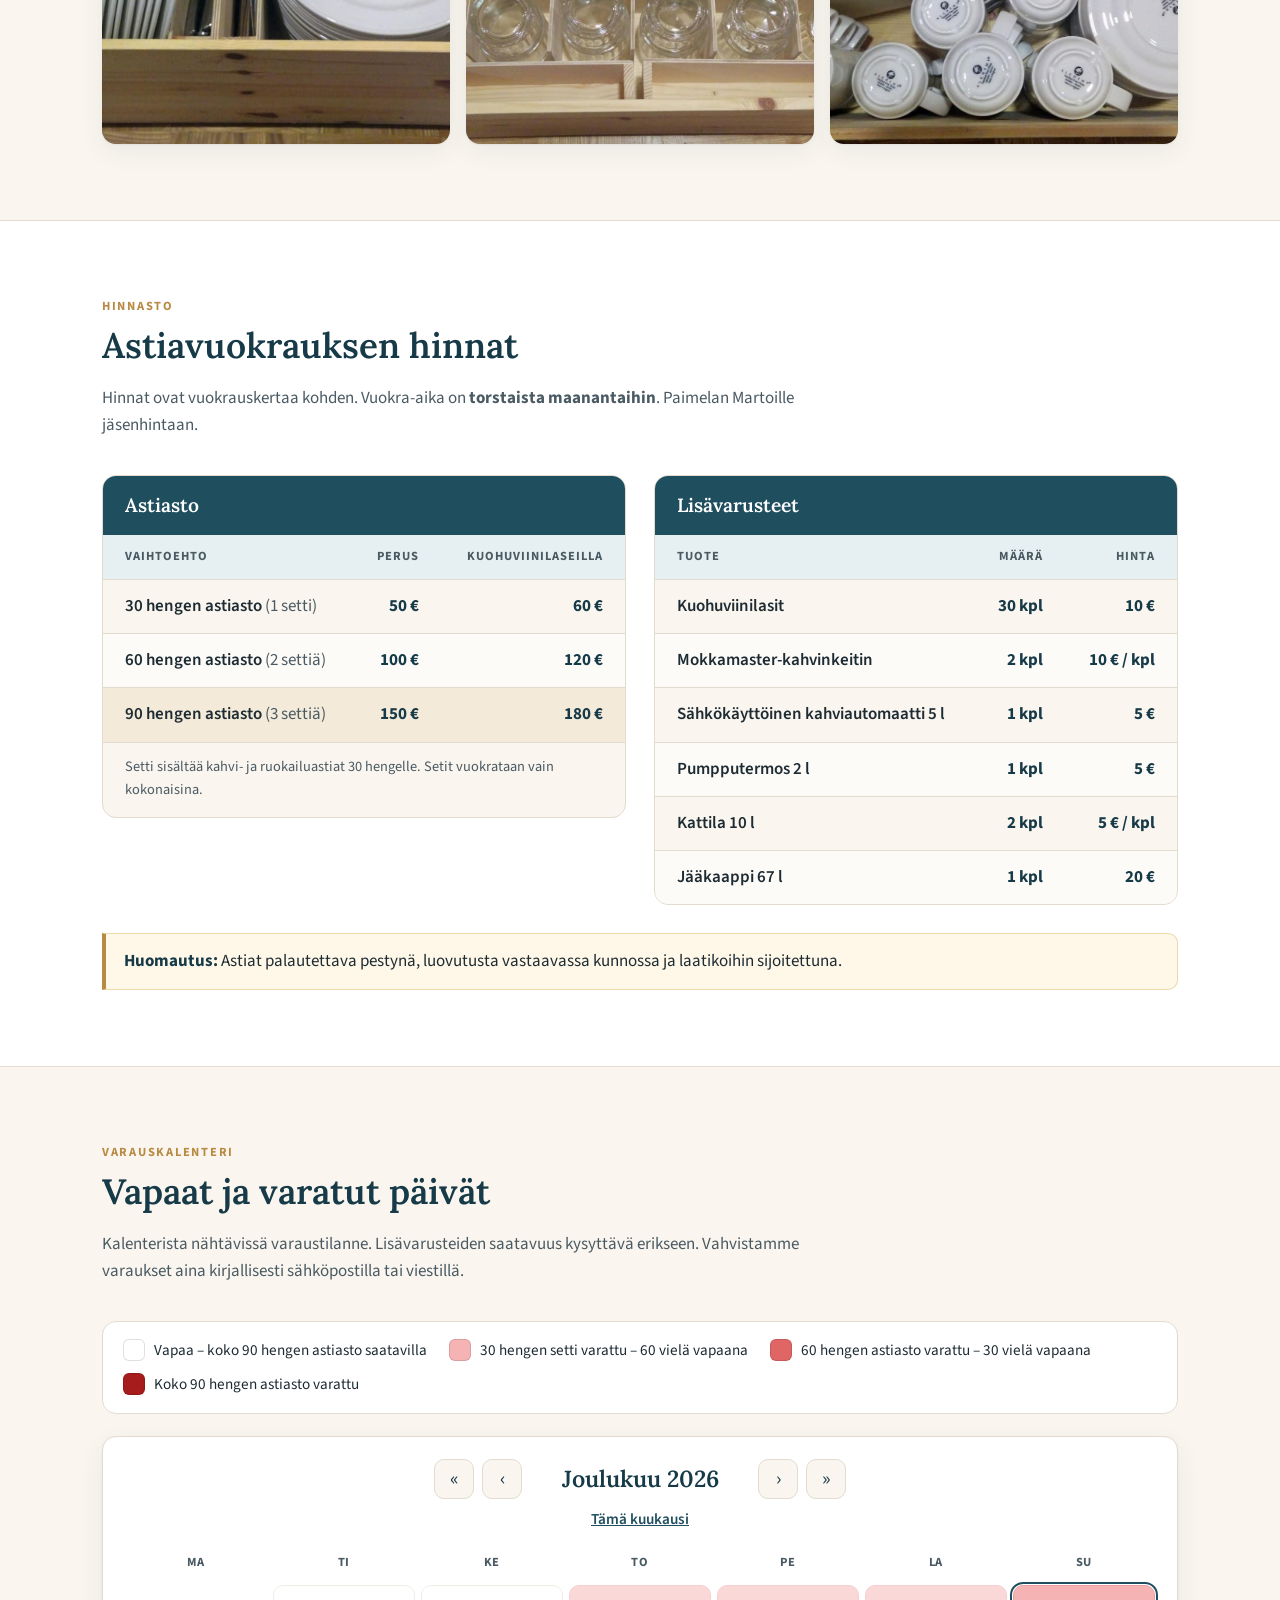
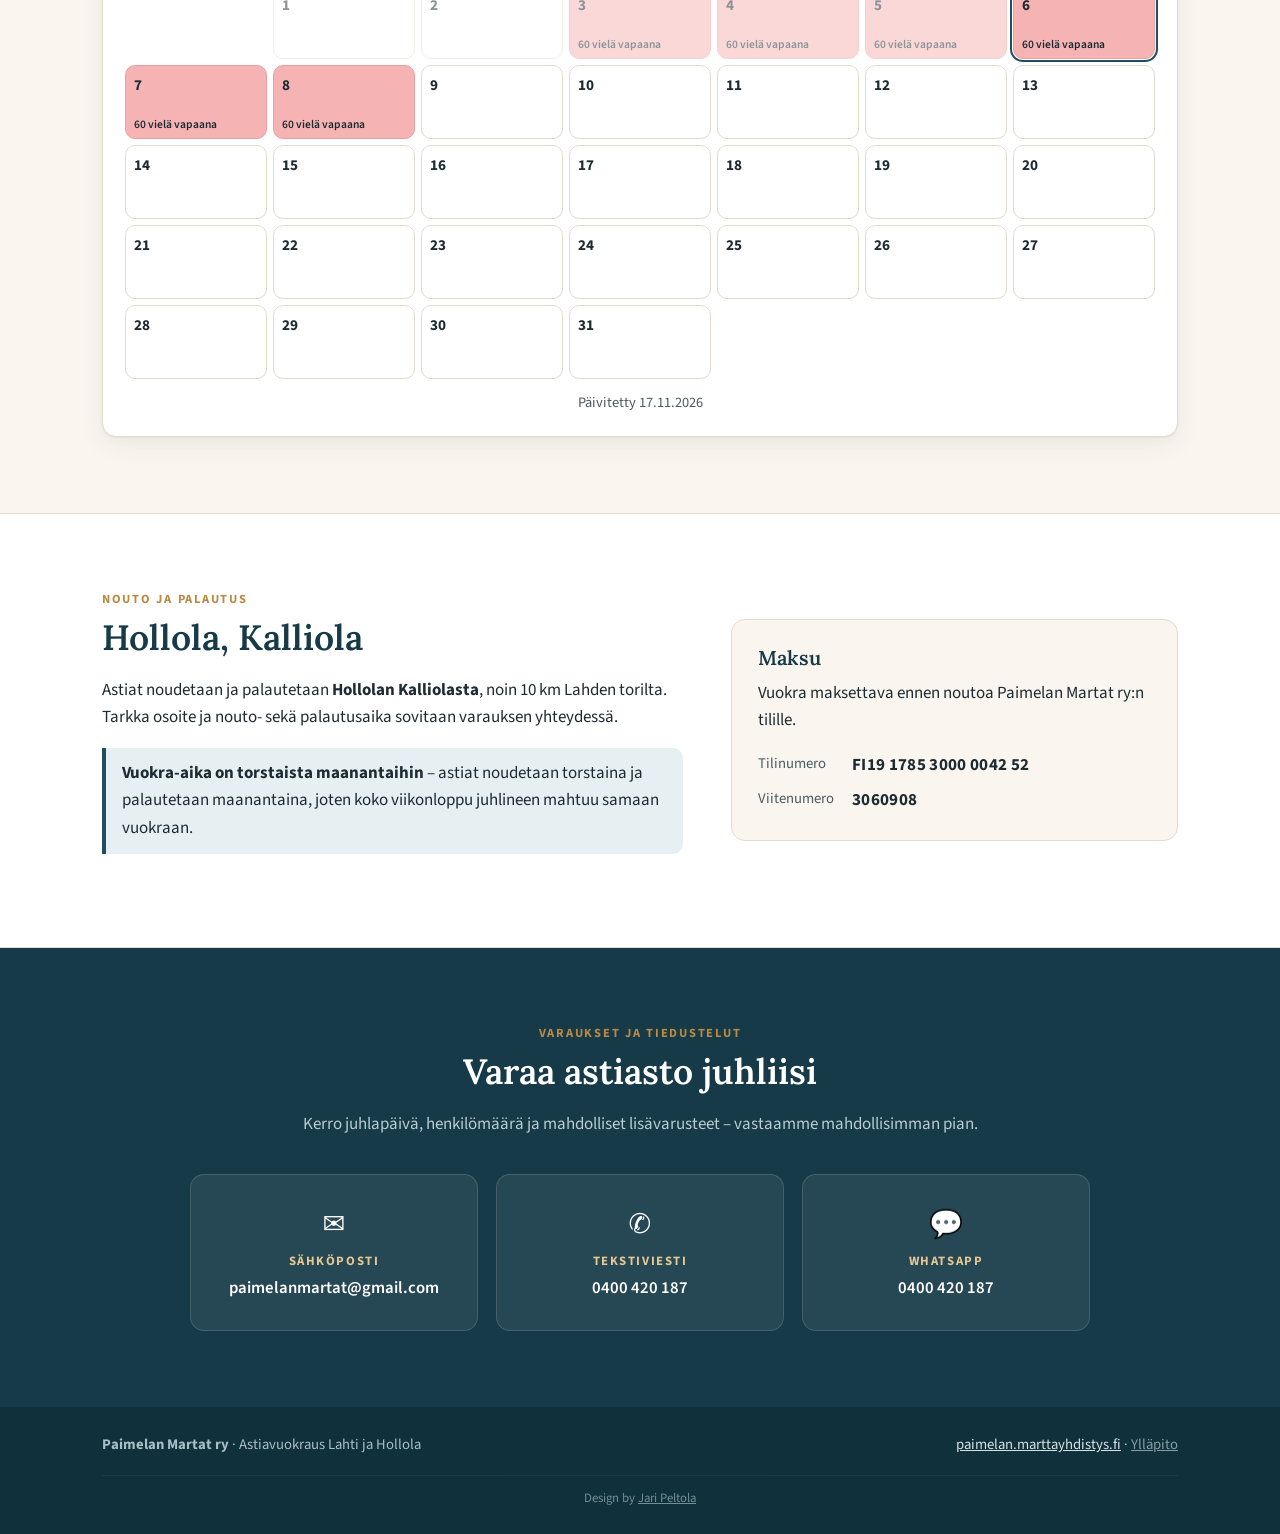
==== commit a4e4d81d: "Isompi kuohuviinilasiemoji Co-Authored-By: Claude Opus 5.5 <noreply@anthropic.com> Claude-Session: h" ====
--- a/index.html
+++ b/index.html
@@ -19,7 +19,7 @@
   <link rel="preconnect" href="https://fonts.googleapis.com">
   <link rel="preconnect" href="https://fonts.gstatic.com" crossorigin>
   <link href="https://fonts.googleapis.com/css2?family=Lora:wght@500;600;700&family=Source+Sans+3:wght@400;600;700&display=swap" rel="stylesheet">
-  <link rel="stylesheet" href="css/style.css?v=20261117b">
+  <link rel="stylesheet" href="css/style.css?v=20261117c">
   <link rel="icon" href="data:image/svg+xml,%3Csvg xmlns='http://www.w3.org/2000/svg' viewBox='0 0 64 64'%3E%3Ccircle cx='32' cy='32' r='28' fill='%231f4e5f'/%3E%3Ccircle cx='32' cy='32' r='17' fill='none' stroke='%23faf6ef' stroke-width='4'/%3E%3C/svg%3E">
 
   <script type="application/ld+json">
@@ -120,7 +120,7 @@
         </div>
       </div>
 
-      <p class="set-extra">Halutessasi setti myös kuohuviinilaseilla <span aria-hidden="true">🥂</span></p>
+      <p class="set-extra">Halutessasi setti myös kuohuviinilaseilla <span class="set-emoji" aria-hidden="true">🥂</span></p>
 
       <div class="gallery">
         <figure><img src="images/astiat1.jpg" alt="Vuokrattavat kahvi- ja ruokailuastiat" loading="lazy"></figure>
--- a/css/style.css
+++ b/css/style.css
@@ -220,3 +220,4 @@
 .footer-inner .credit { flex-basis: 100%; text-align: center; font-size: .8rem; opacity: .65; margin-top: 10px; padding-top: 12px; border-top: 1px solid rgba(255,255,255,.08); }
 .footer-inner .credit a { color: inherit; }
 .set-extra { margin: 0 0 36px; font-size: 1.05rem; font-weight: 600; color: var(--brand-dark); }
+.set-emoji { font-size: 1.7em; line-height: 1; vertical-align: -0.15em; margin-left: 4px; }
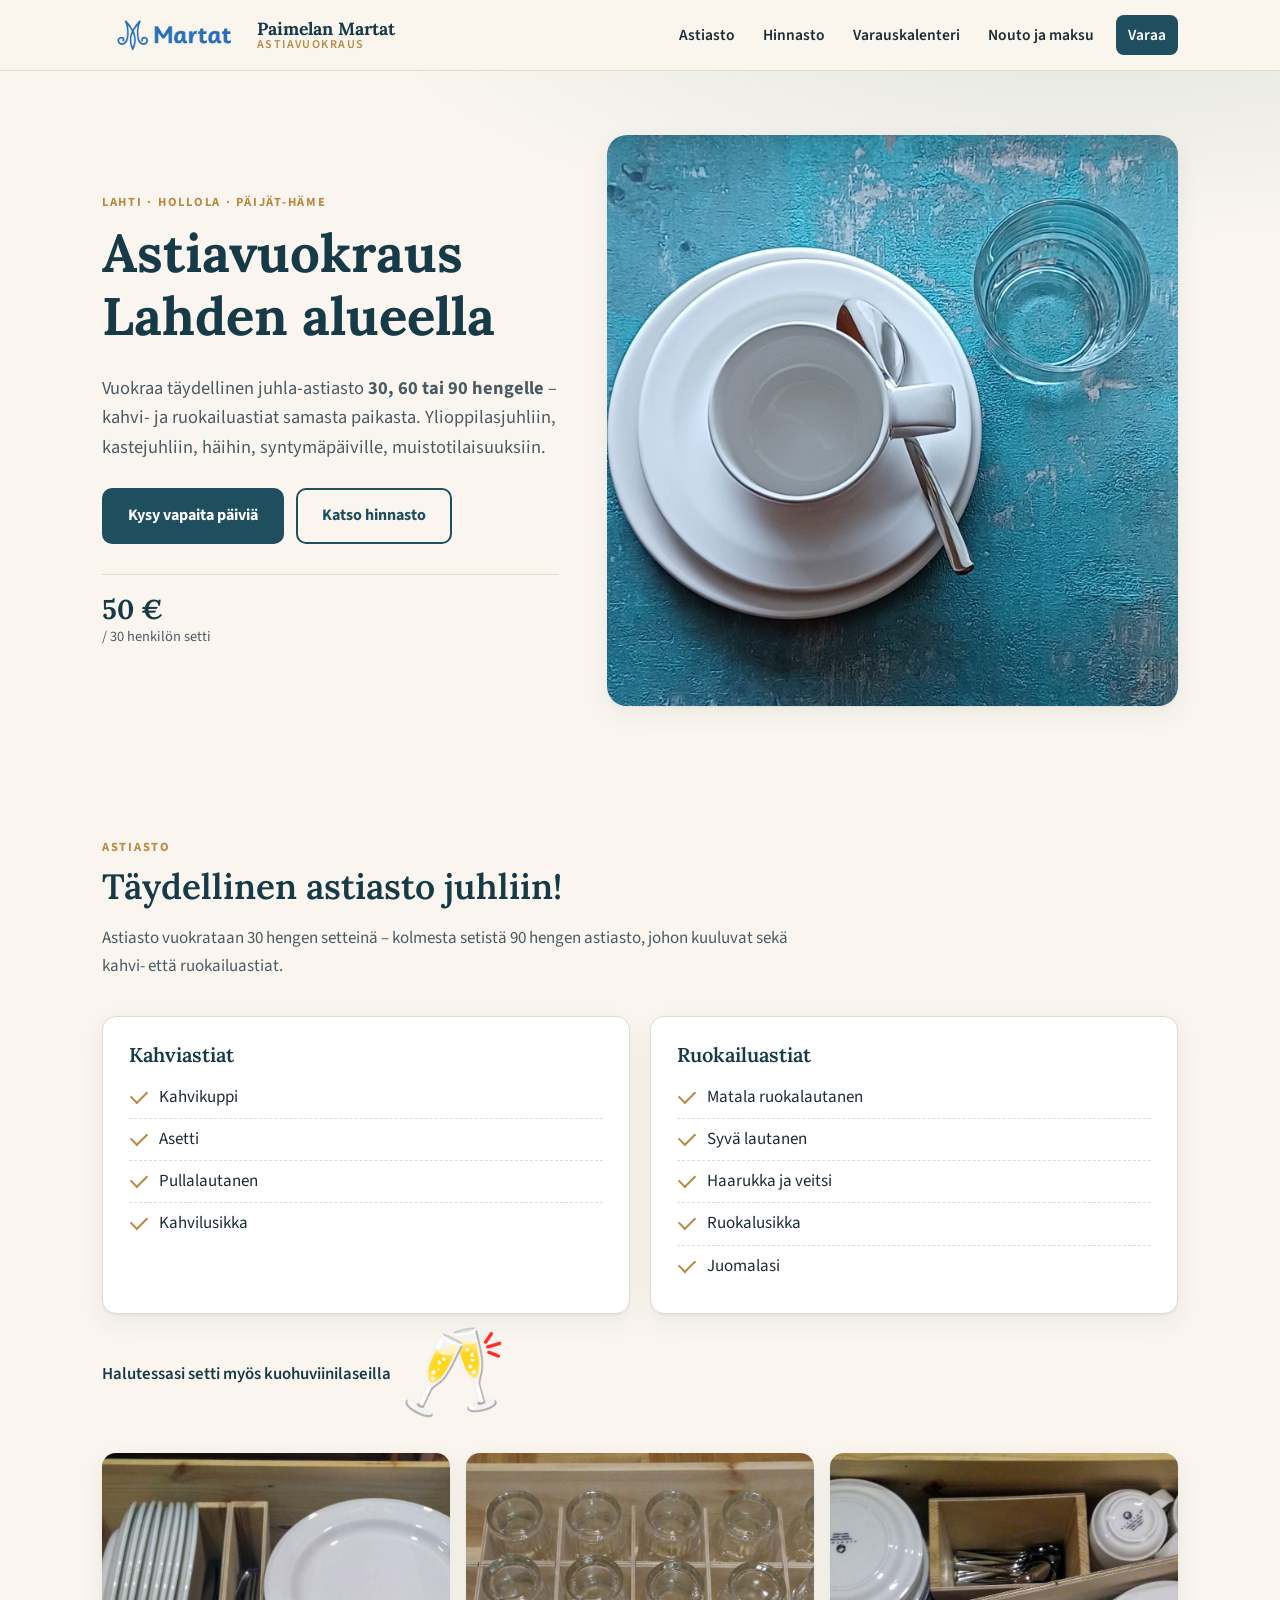
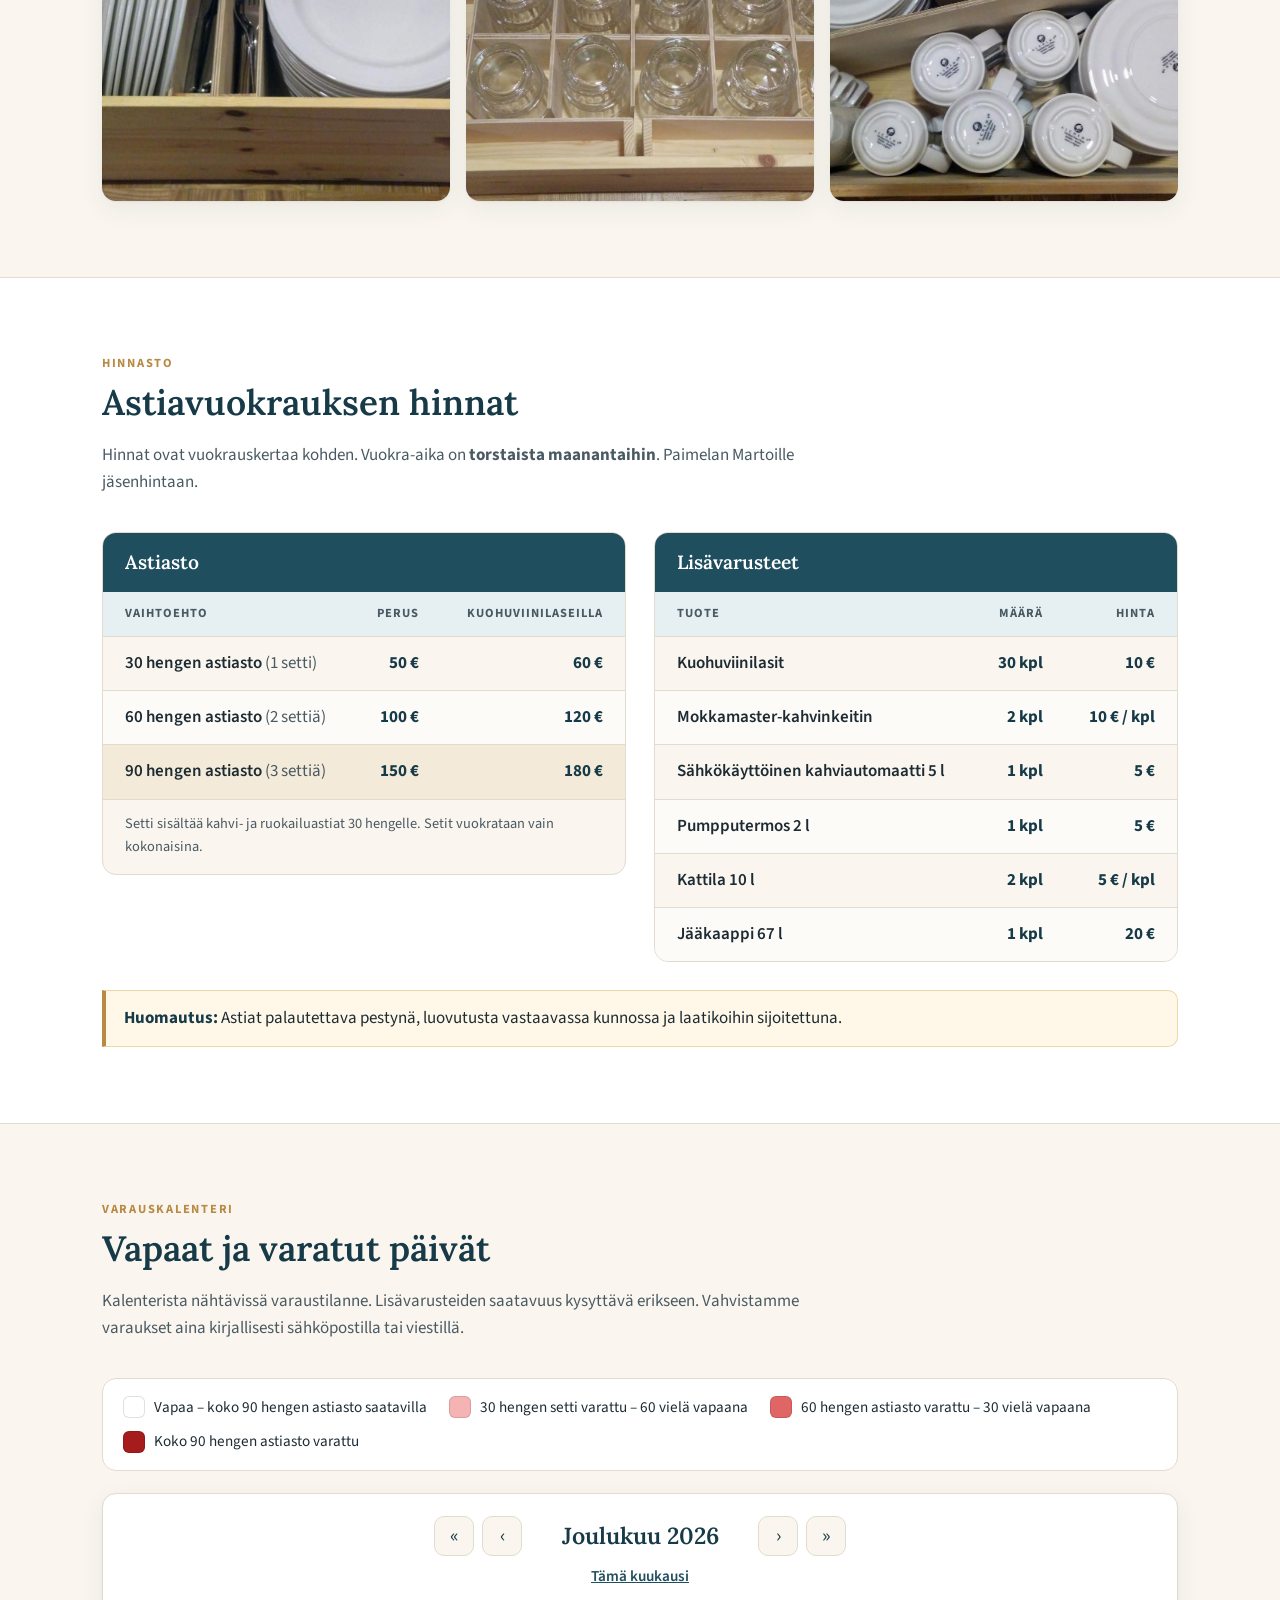
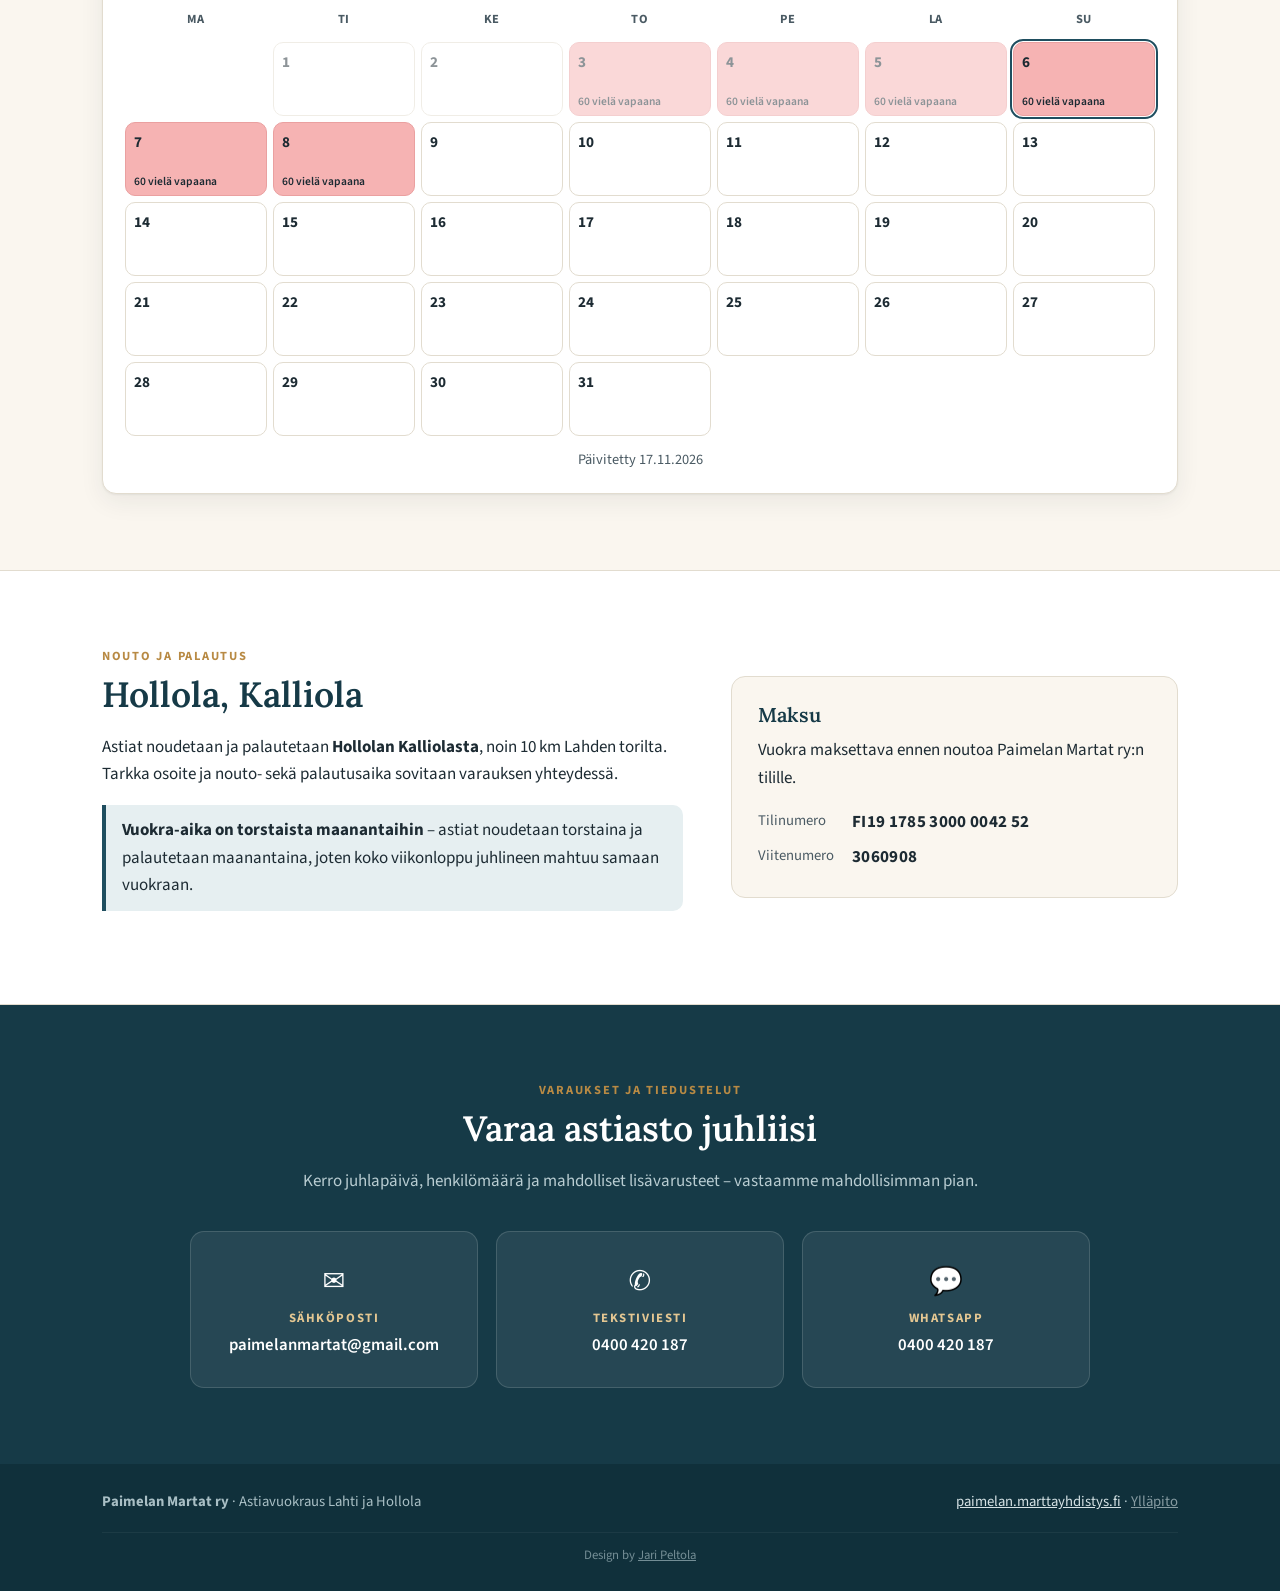
==== commit 6233339d: "Emoji kolminkertaiseksi Co-Authored-By: Claude Opus 5.5 <noreply@anthropic.com> Claude-Session: http" ====
--- a/index.html
+++ b/index.html
@@ -19,7 +19,7 @@
   <link rel="preconnect" href="https://fonts.googleapis.com">
   <link rel="preconnect" href="https://fonts.gstatic.com" crossorigin>
   <link href="https://fonts.googleapis.com/css2?family=Lora:wght@500;600;700&family=Source+Sans+3:wght@400;600;700&display=swap" rel="stylesheet">
-  <link rel="stylesheet" href="css/style.css?v=20261117c">
+  <link rel="stylesheet" href="css/style.css?v=20261117d">
   <link rel="icon" href="data:image/svg+xml,%3Csvg xmlns='http://www.w3.org/2000/svg' viewBox='0 0 64 64'%3E%3Ccircle cx='32' cy='32' r='28' fill='%231f4e5f'/%3E%3Ccircle cx='32' cy='32' r='17' fill='none' stroke='%23faf6ef' stroke-width='4'/%3E%3C/svg%3E">
 
   <script type="application/ld+json">
--- a/css/style.css
+++ b/css/style.css
@@ -220,4 +220,4 @@
 .footer-inner .credit { flex-basis: 100%; text-align: center; font-size: .8rem; opacity: .65; margin-top: 10px; padding-top: 12px; border-top: 1px solid rgba(255,255,255,.08); }
 .footer-inner .credit a { color: inherit; }
 .set-extra { margin: 0 0 36px; font-size: 1.05rem; font-weight: 600; color: var(--brand-dark); }
-.set-emoji { font-size: 1.7em; line-height: 1; vertical-align: -0.15em; margin-left: 4px; }
+.set-emoji { font-size: 5.1em; line-height: 1; vertical-align: middle; margin-left: 6px; }
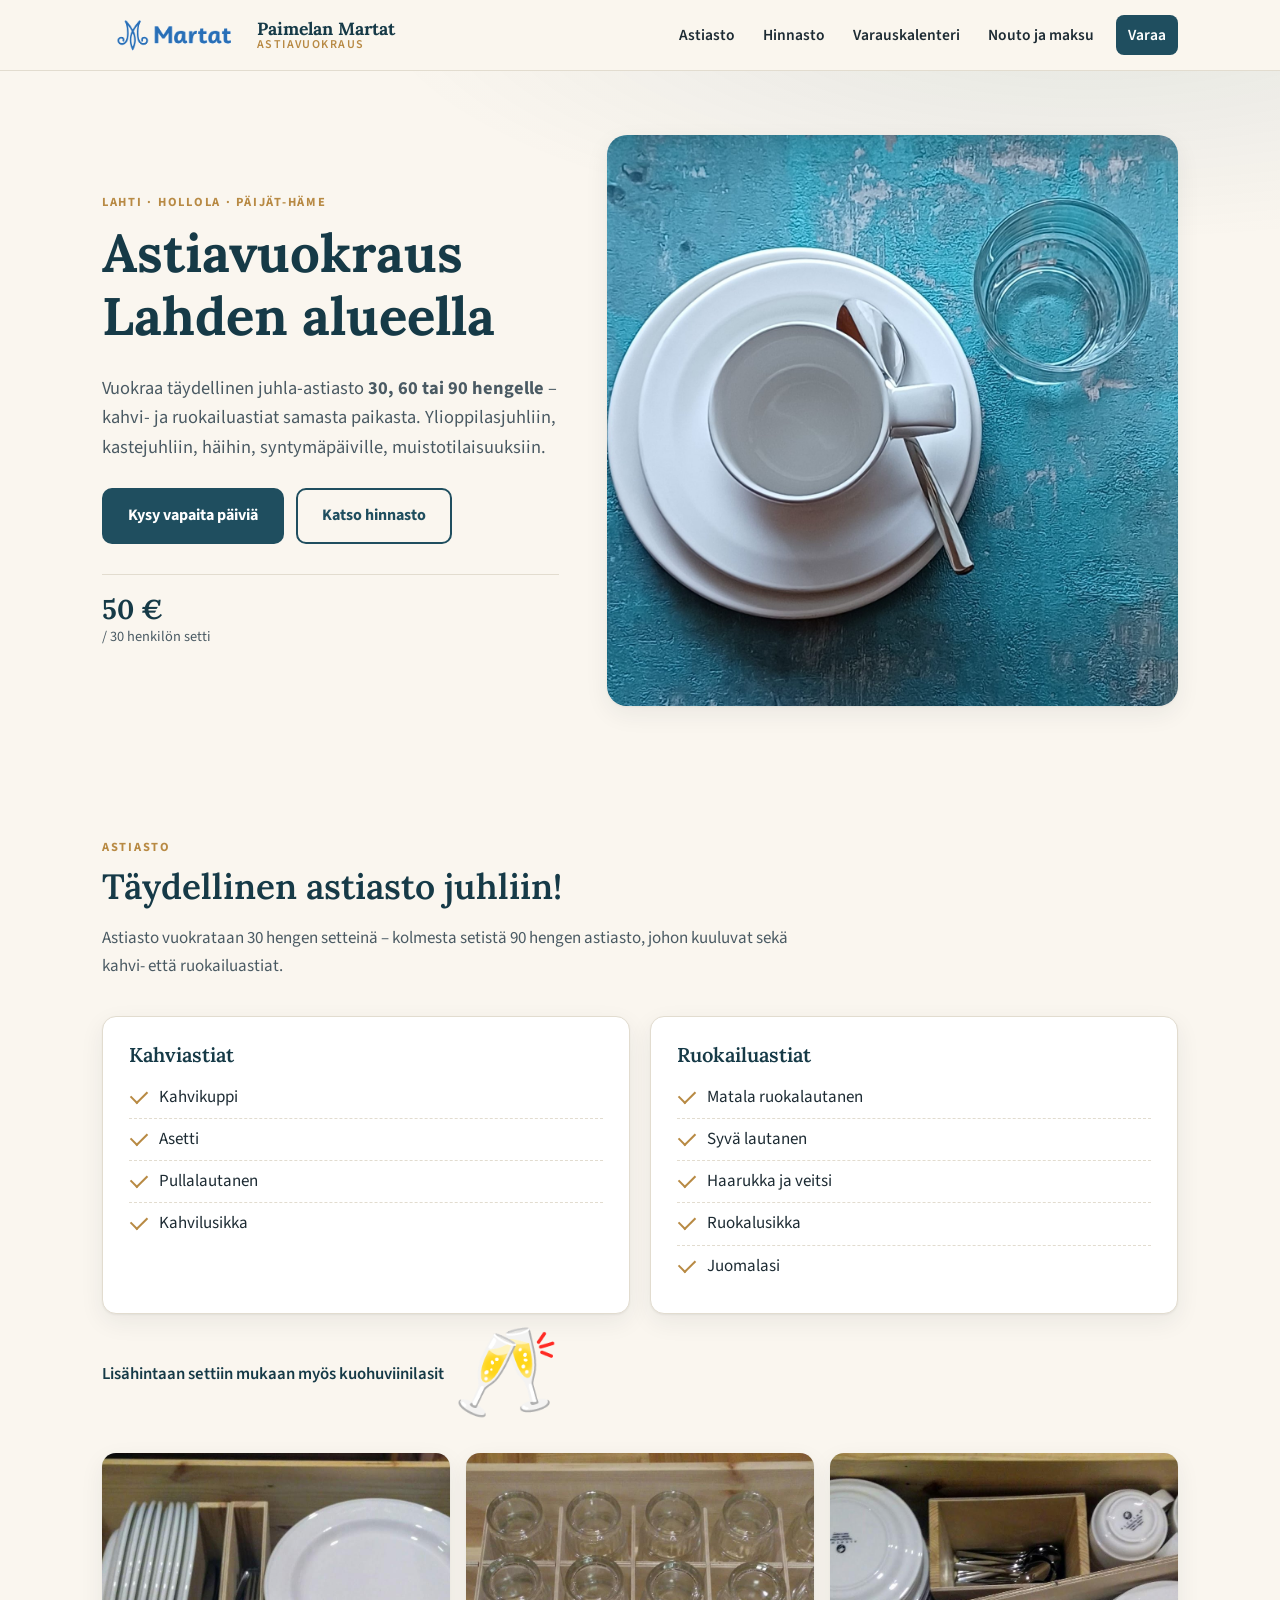
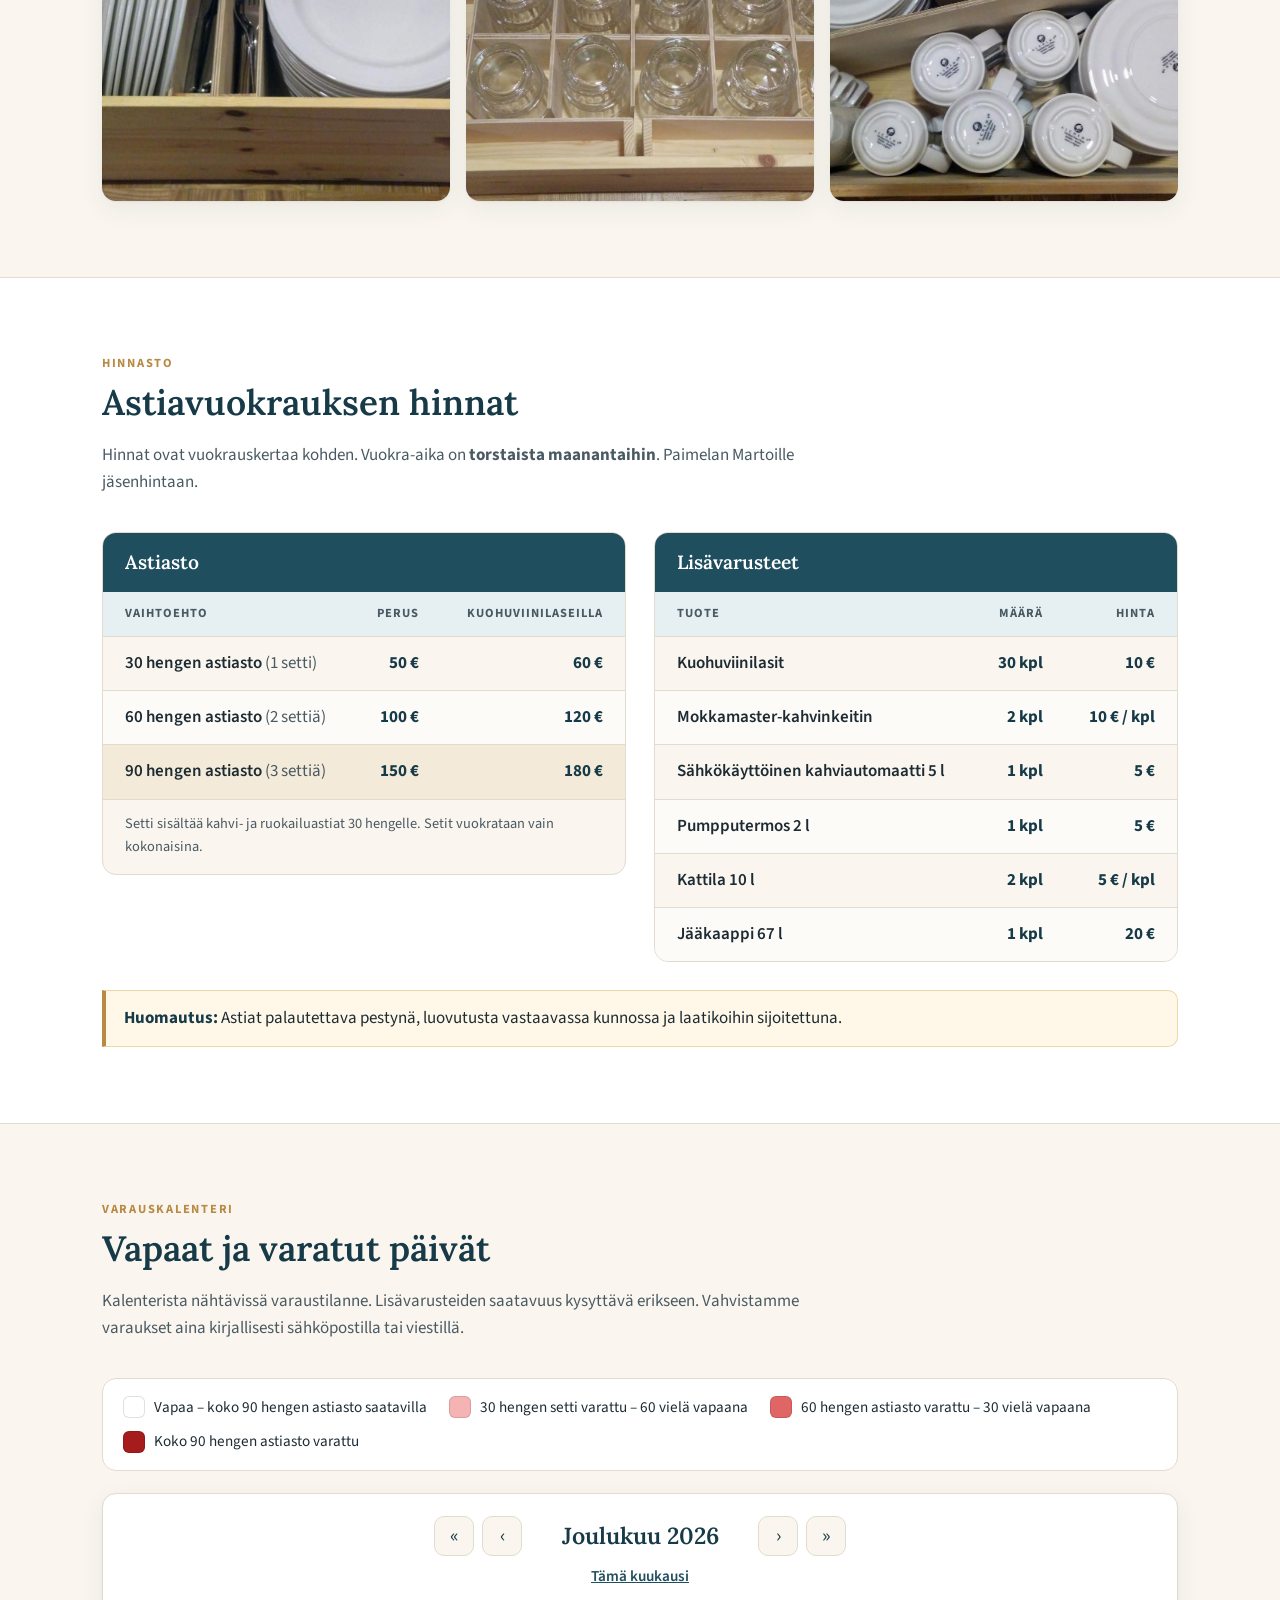
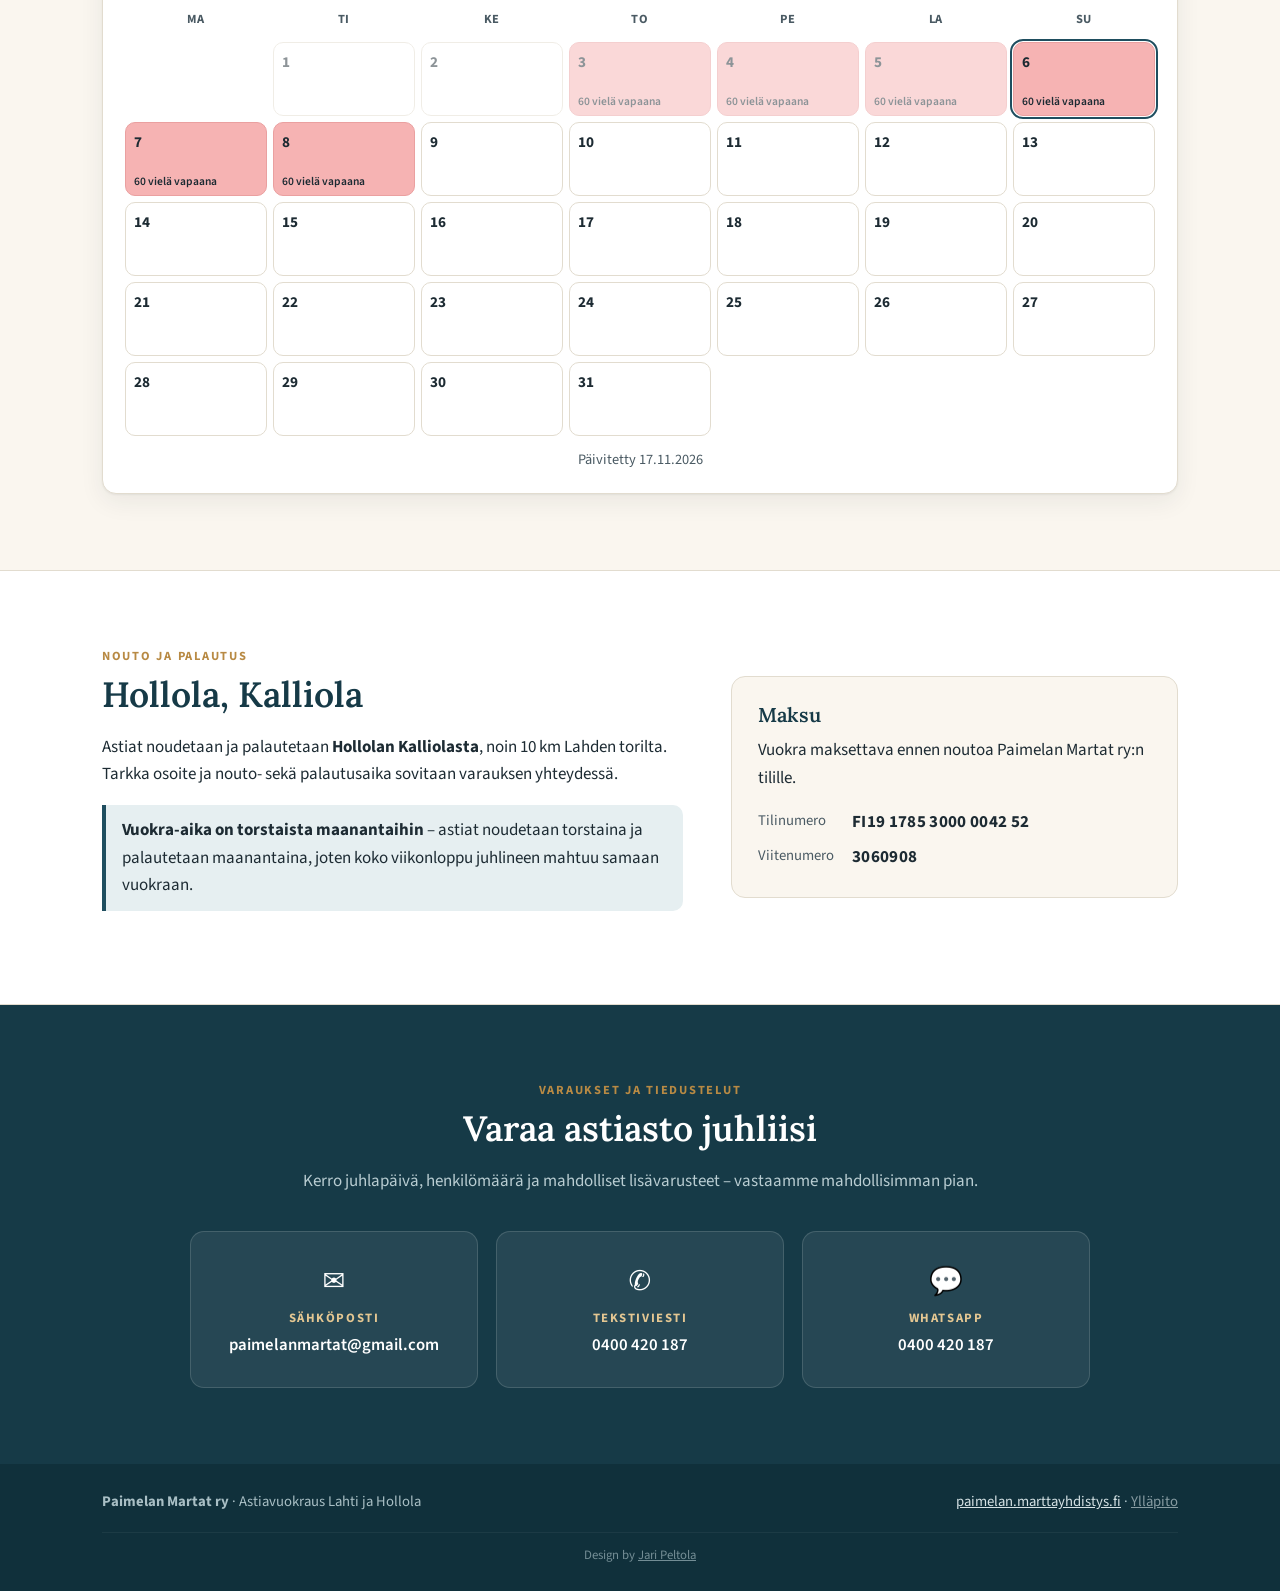
==== commit bbcafdda: "Kuohuviinilasirivin teksti Co-Authored-By: Claude Opus 5.5 <noreply@anthropic.com> Claude-Session: h" ====
--- a/index.html
+++ b/index.html
@@ -120,7 +120,7 @@
         </div>
       </div>
 
-      <p class="set-extra">Halutessasi setti myös kuohuviinilaseilla <span class="set-emoji" aria-hidden="true">🥂</span></p>
+      <p class="set-extra">Lisähintaan settiin mukaan myös kuohuviinilasit <span class="set-emoji" aria-hidden="true">🥂</span></p>
 
       <div class="gallery">
         <figure><img src="images/astiat1.jpg" alt="Vuokrattavat kahvi- ja ruokailuastiat" loading="lazy"></figure>
